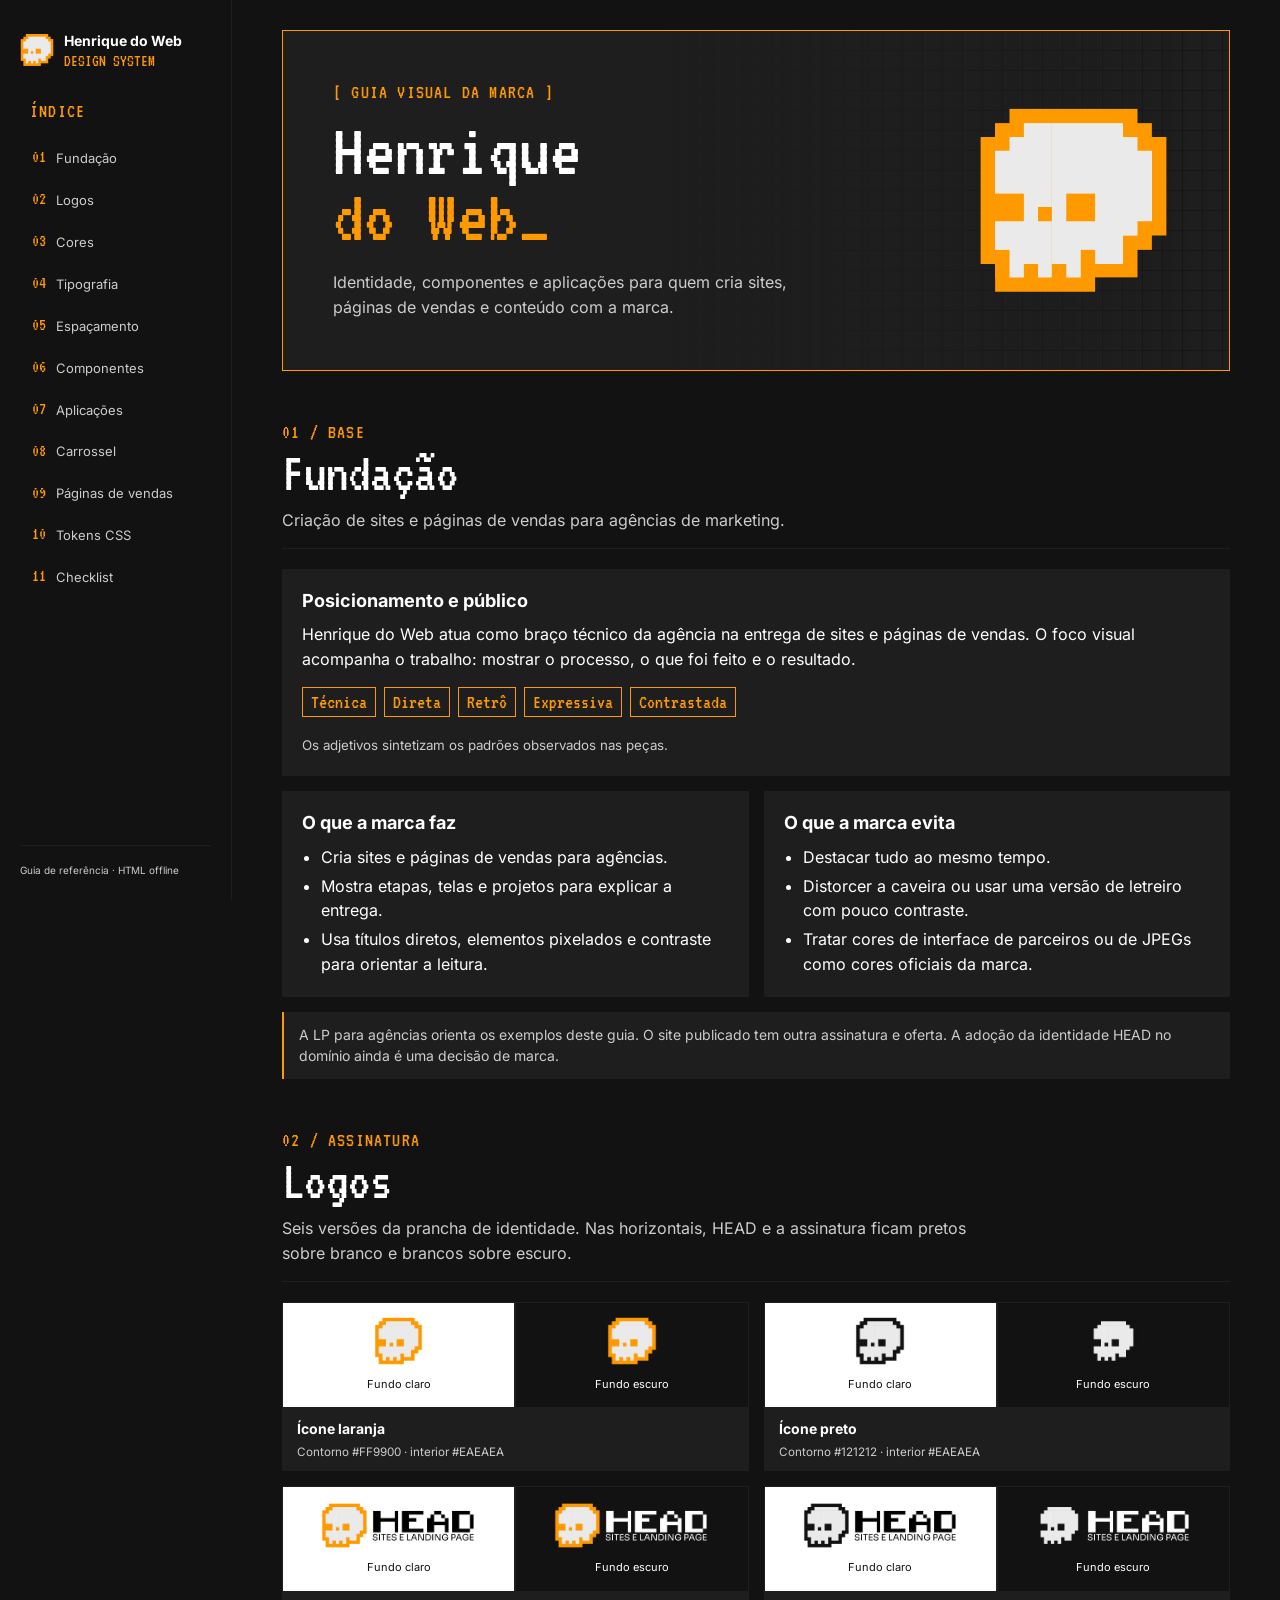
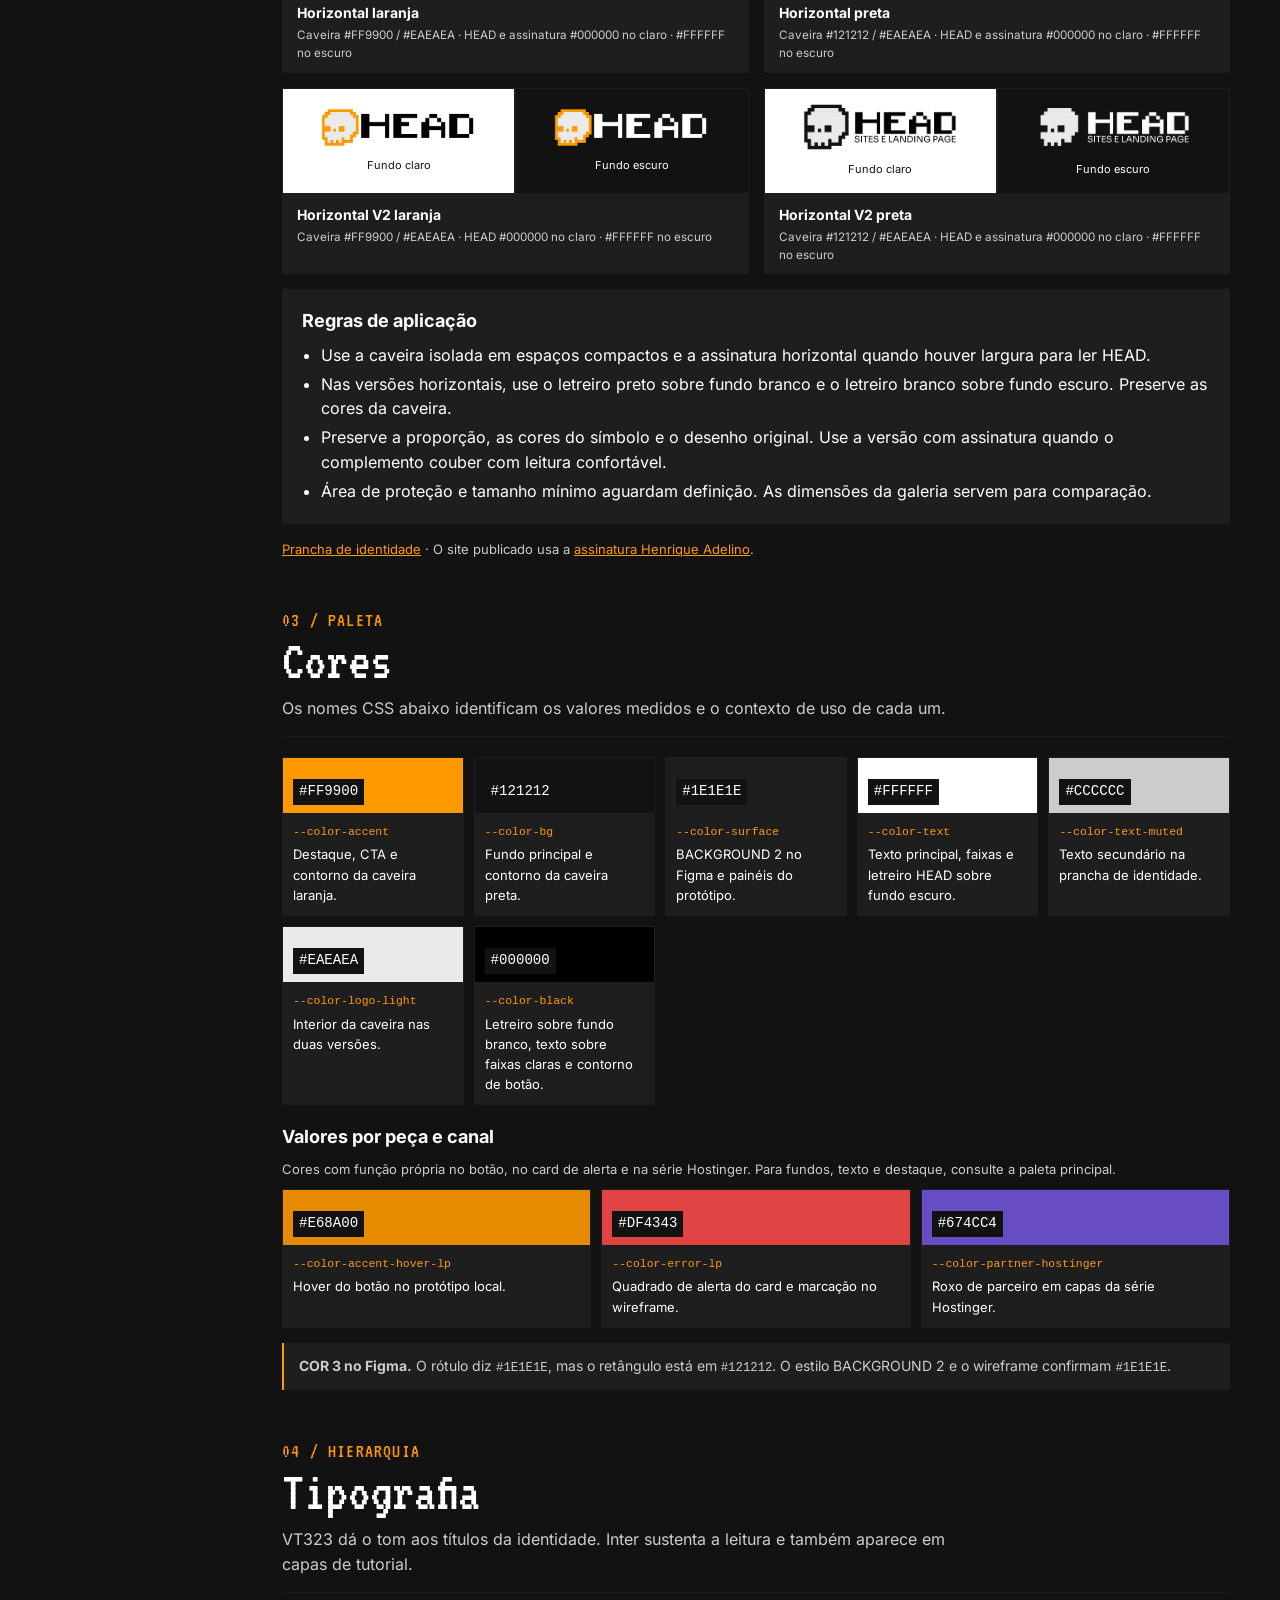
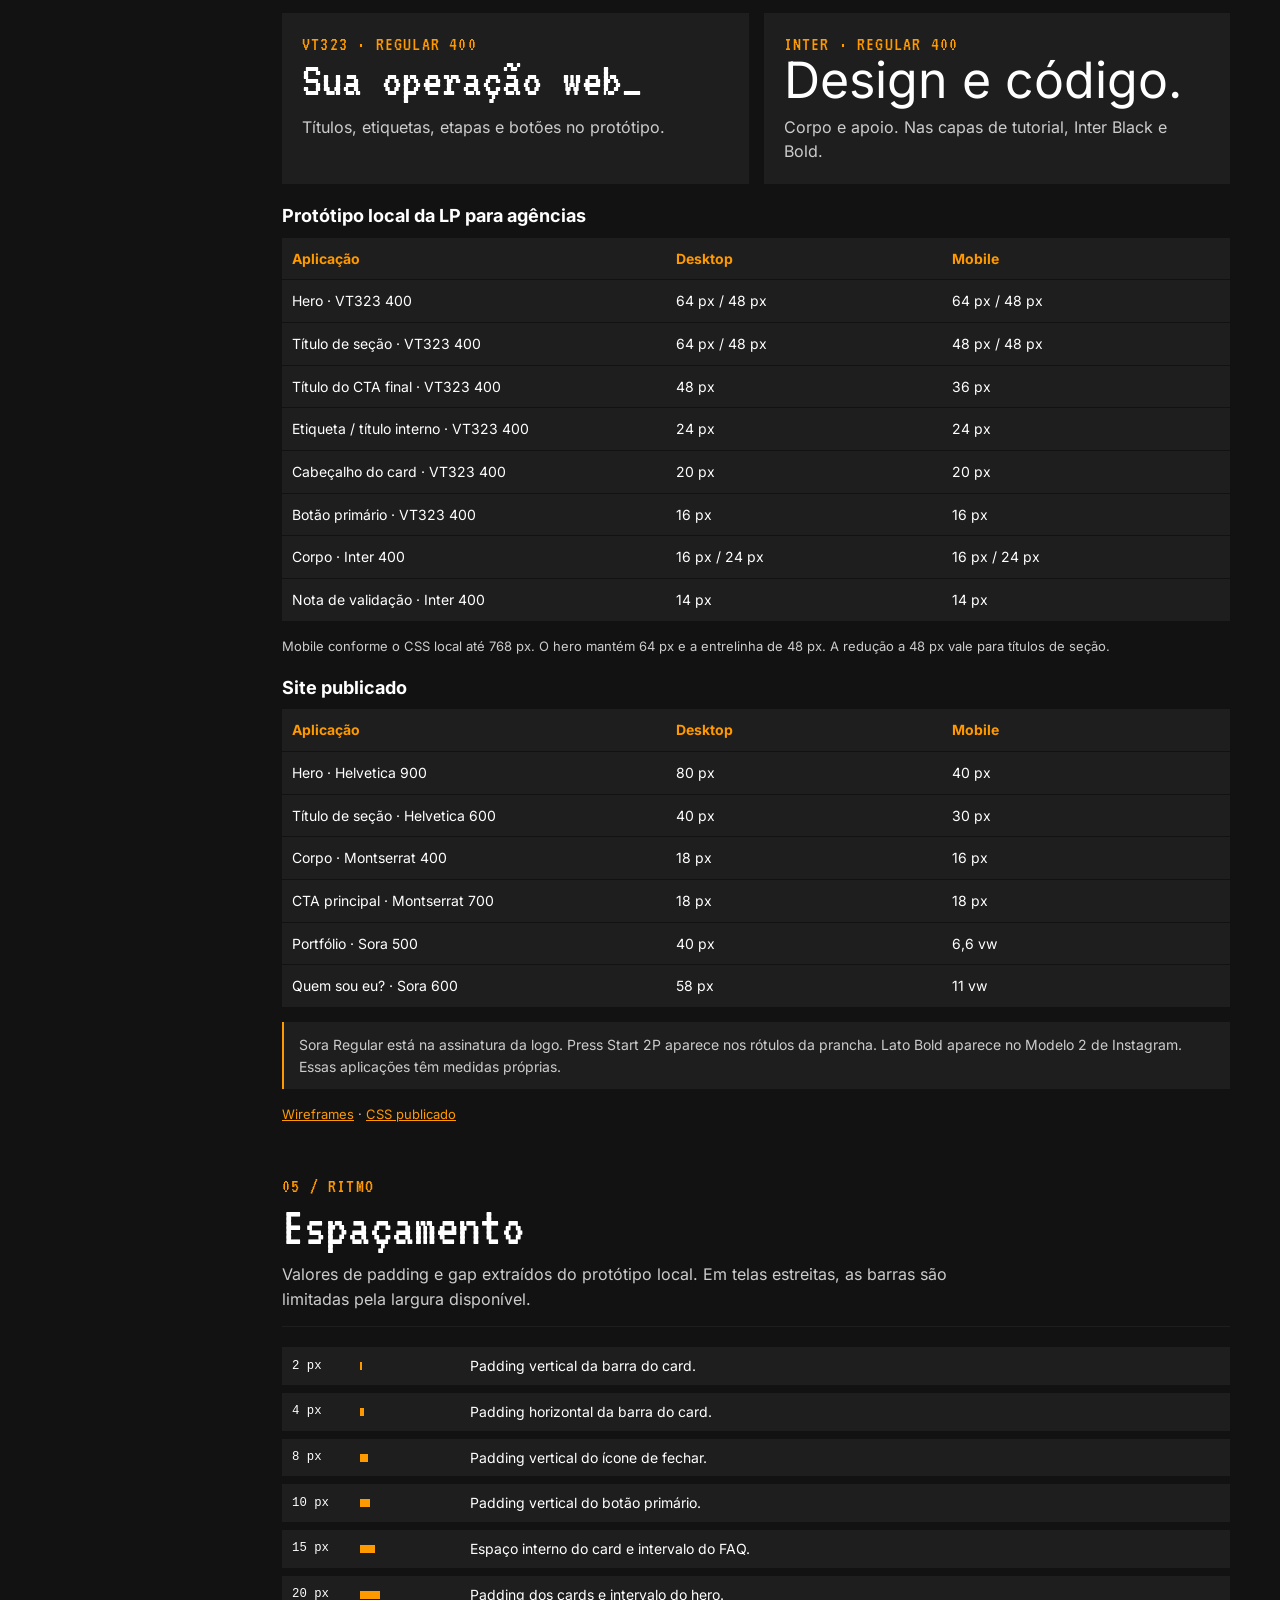
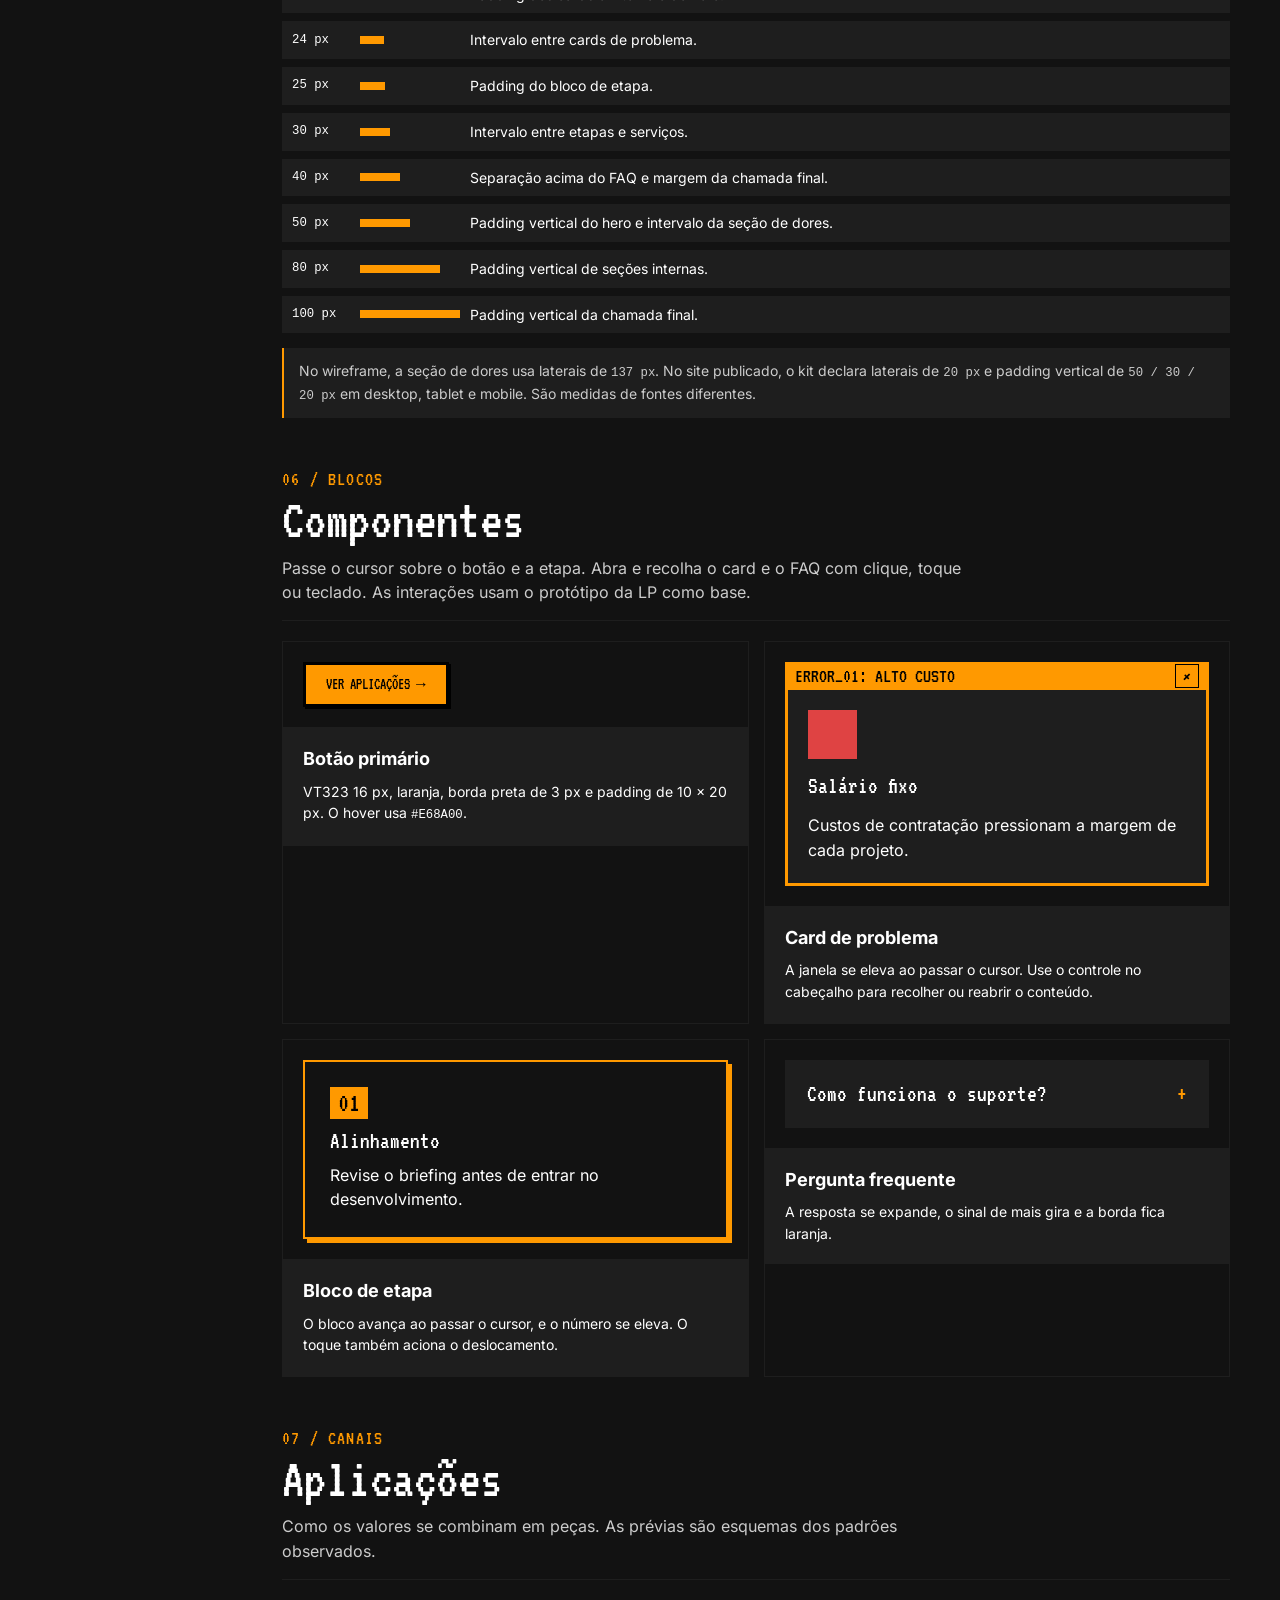
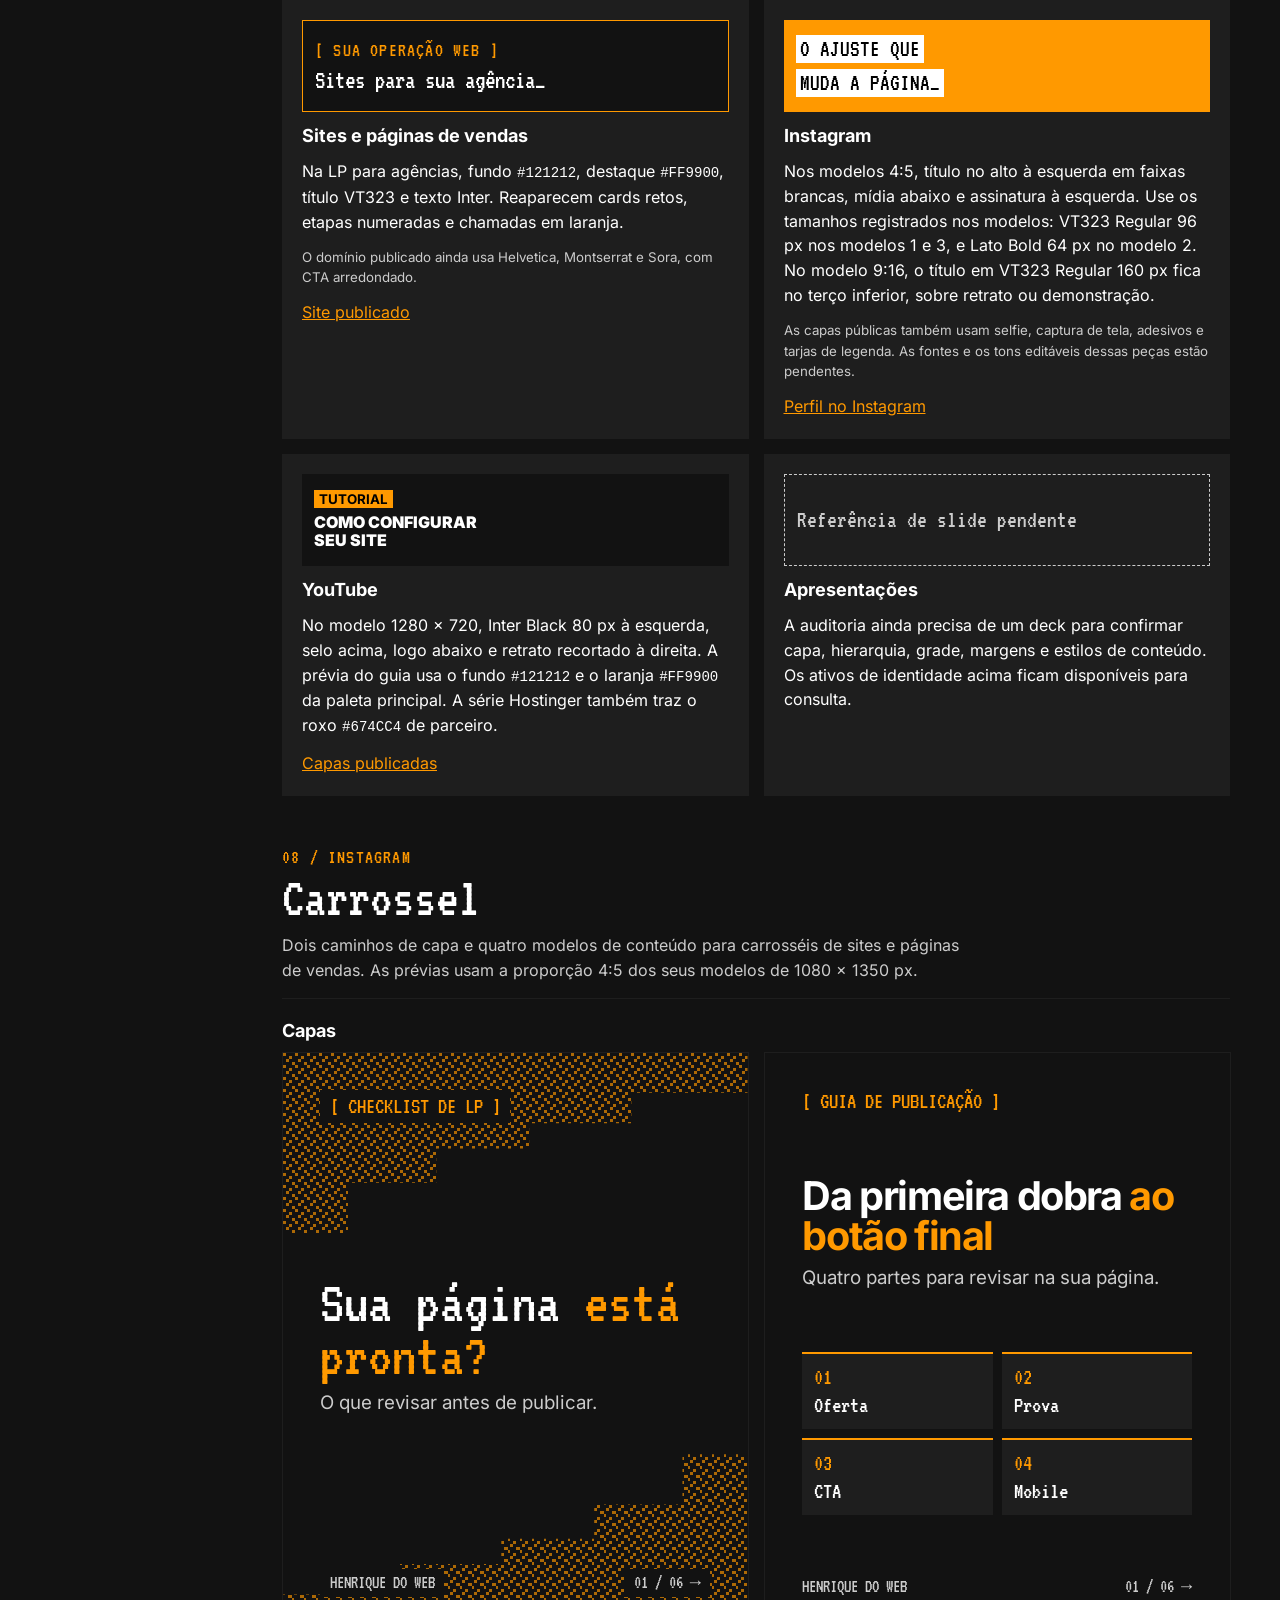
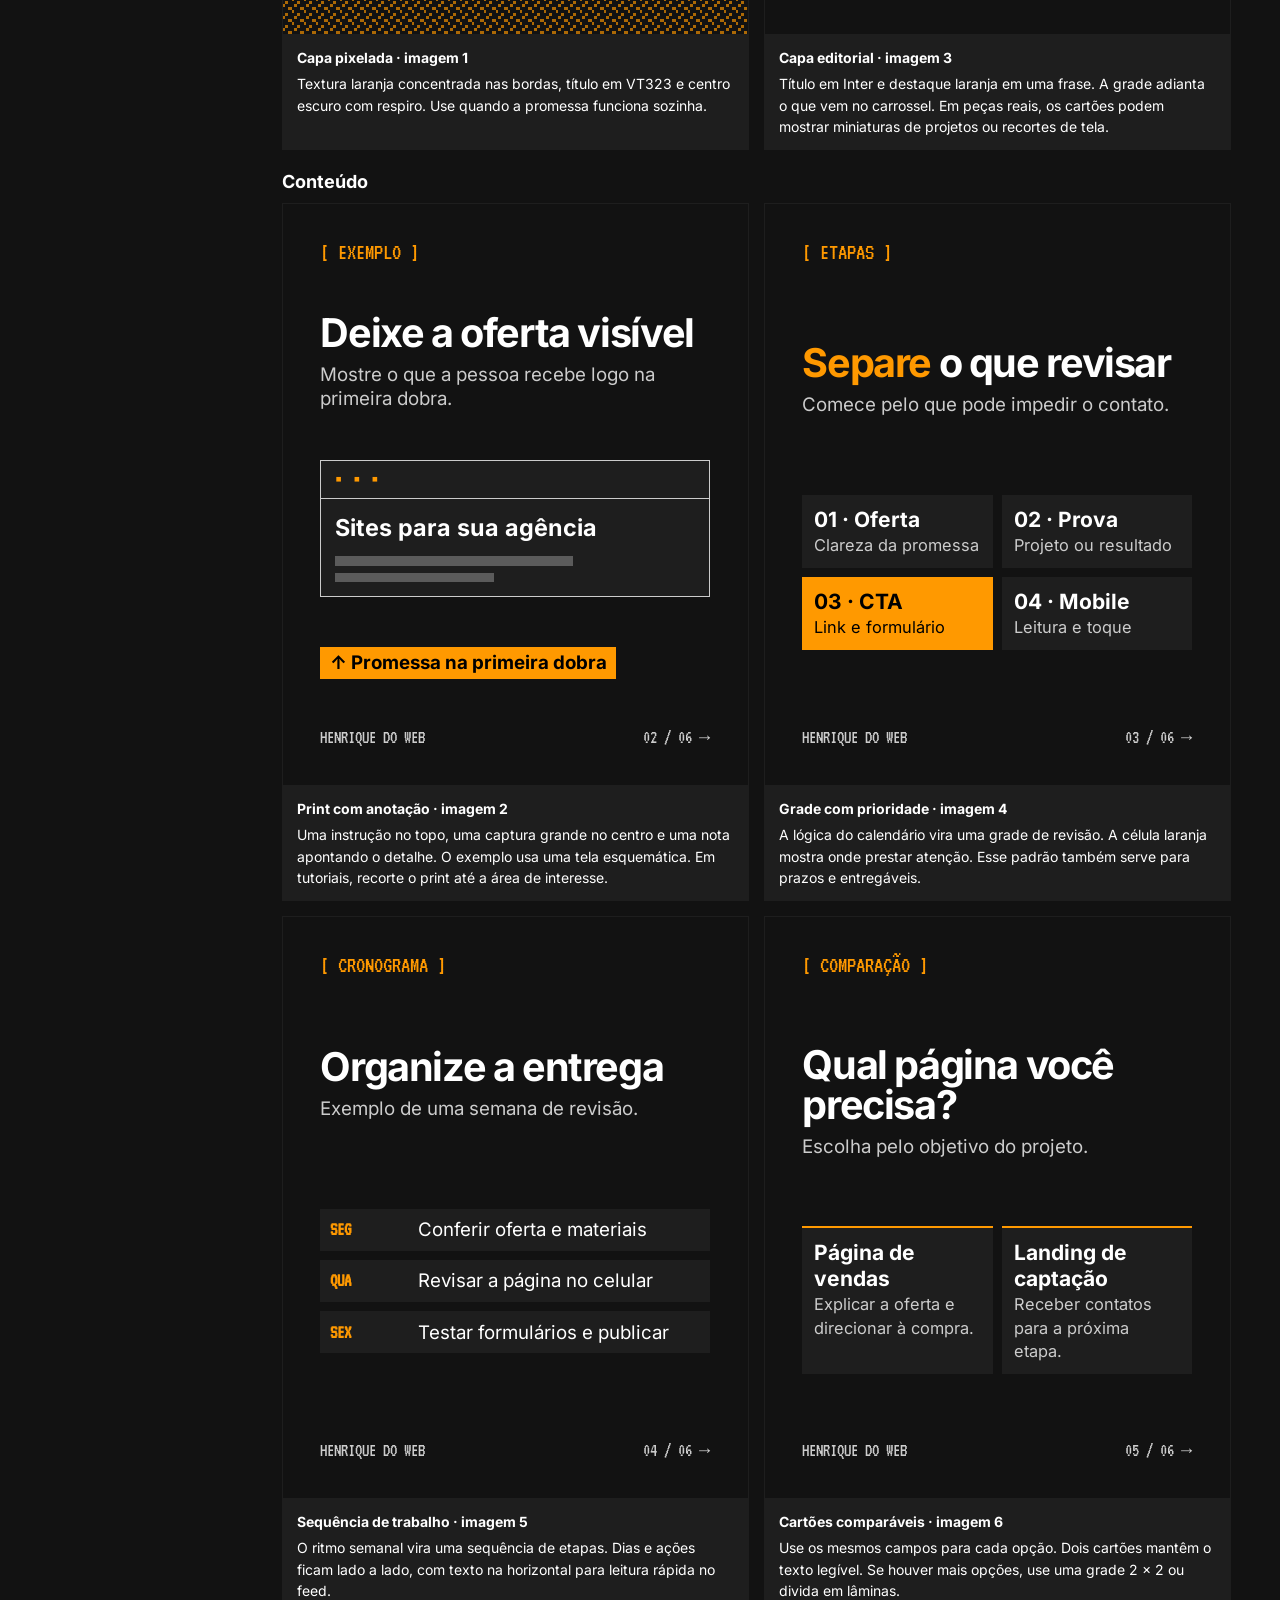
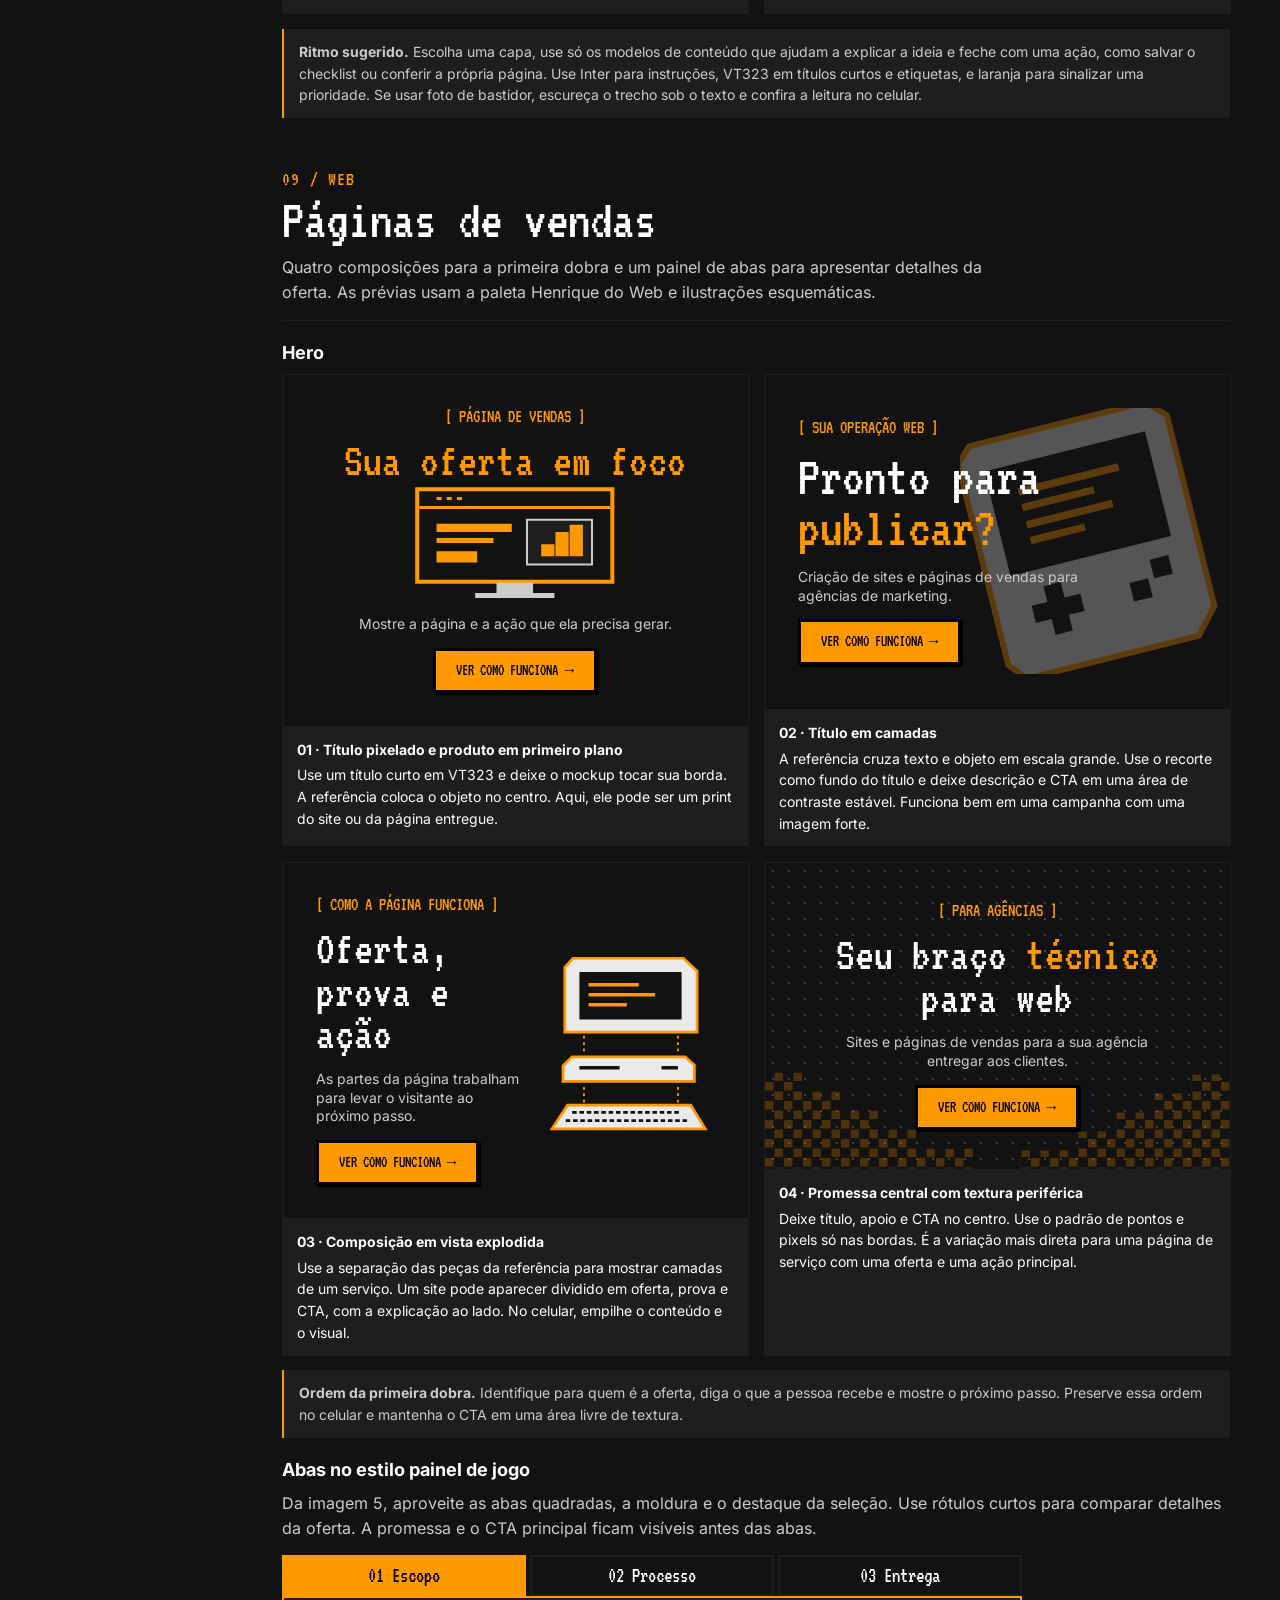
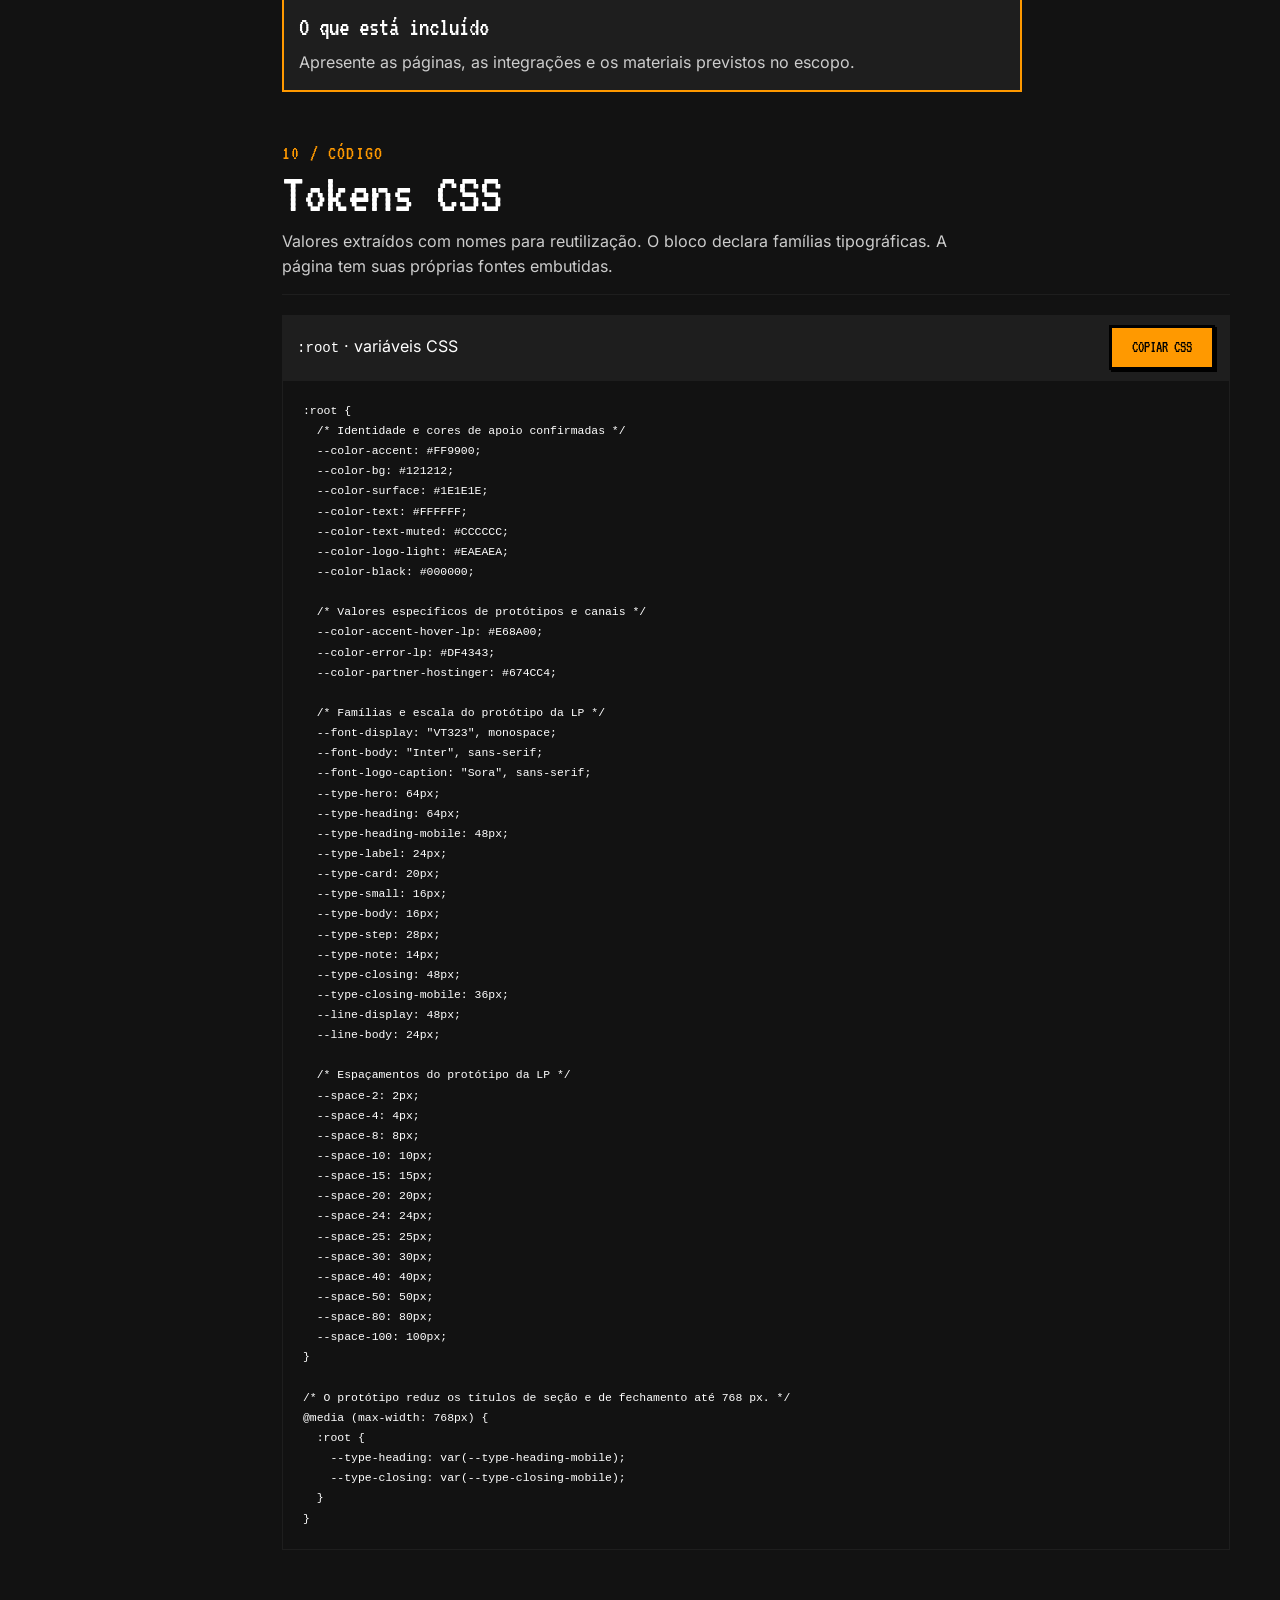
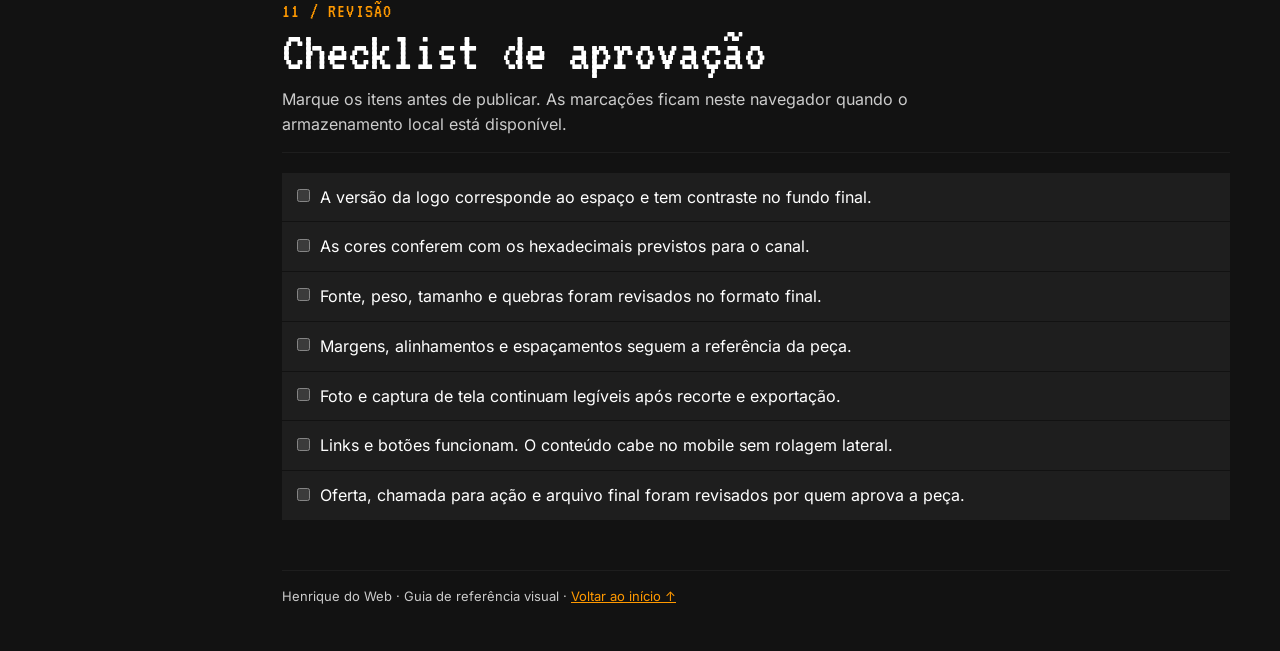
==== index.html @ 753471e9 "Publica guia visual Henrique do Web" ====
<!doctype html>
<html lang="pt-BR">
<head>
<meta charset="utf-8">
<meta name="viewport" content="width=device-width, initial-scale=1">
<meta name="description" content="Guia visual de Henrique do Web, com logos, cores, tipografia, componentes e aplicações por canal.">
<title>Henrique do Web — Design system</title>
<style>
@font-face {
  font-family: 'VT323';
  font-style: normal;
  font-weight: 400;
  font-display: swap;
  src: url([data-uri]) format('woff2');
  unicode-range: U+0000-00FF, U+0131, U+0152-0153, U+02BB-02BC, U+02C6, U+02DA, U+02DC, U+0304, U+0308, U+0329, U+2000-206F, U+20AC, U+2122, U+2191, U+2193, U+2212, U+2215, U+FEFF, U+FFFD;
}
@font-face {
  font-family: 'Inter';
  font-style: normal;
  font-weight: 400 900;
  font-display: swap;
  src: url([data-uri]) format('woff2');
  unicode-range: U+0000-00FF, U+0131, U+0152-0153, U+02BB-02BC, U+02C6, U+02DA, U+02DC, U+0304, U+0308, U+0329, U+2000-206F, U+20AC, U+2122, U+2191, U+2193, U+2212, U+2215, U+FEFF, U+FFFD;
}
</style>
<style id="brand-tokens">
:root {
  /* Identidade e cores de apoio confirmadas */
  --color-accent: #FF9900;
  --color-bg: #121212;
  --color-surface: #1E1E1E;
  --color-text: #FFFFFF;
  --color-text-muted: #CCCCCC;
  --color-logo-light: #EAEAEA;
  --color-black: #000000;

  /* Valores específicos de protótipos e canais */
  --color-accent-hover-lp: #E68A00;
  --color-error-lp: #DF4343;
  --color-partner-hostinger: #674CC4;

  /* Famílias e escala do protótipo da LP */
  --font-display: "VT323", monospace;
  --font-body: "Inter", sans-serif;
  --font-logo-caption: "Sora", sans-serif;
  --type-hero: 64px;
  --type-heading: 64px;
  --type-heading-mobile: 48px;
  --type-label: 24px;
  --type-card: 20px;
  --type-small: 16px;
  --type-body: 16px;
  --type-step: 28px;
  --type-note: 14px;
  --type-closing: 48px;
  --type-closing-mobile: 36px;
  --line-display: 48px;
  --line-body: 24px;

  /* Espaçamentos do protótipo da LP */
  --space-2: 2px;
  --space-4: 4px;
  --space-8: 8px;
  --space-10: 10px;
  --space-15: 15px;
  --space-20: 20px;
  --space-24: 24px;
  --space-25: 25px;
  --space-30: 30px;
  --space-40: 40px;
  --space-50: 50px;
  --space-80: 80px;
  --space-100: 100px;
}

/* O protótipo reduz os títulos de seção e de fechamento até 768 px. */
@media (max-width: 768px) {
  :root {
    --type-heading: var(--type-heading-mobile);
    --type-closing: var(--type-closing-mobile);
  }
}
</style>
<style>
* { box-sizing: border-box; }
html { color-scheme: dark; scroll-padding-top: 20px; }
body { margin: 0; background: var(--color-bg); color: var(--color-text); font: 400 16px/1.55 var(--font-body); overflow-wrap: anywhere; }
img { display: block; max-width: 100%; height: auto; }
a { color: var(--color-accent); }
button, summary { cursor: pointer; }
:focus-visible { outline: 2px solid var(--color-accent); outline-offset: 4px; }
::selection { background: var(--color-accent); color: var(--color-black); }
h1, h2, h3, h4, p, figure, ul { margin: 0; }
h1, h2 { font-family: var(--font-display); font-weight: 400; }
h3 { font-size: 18px; line-height: 1.3; }
small, .muted, .note { color: var(--color-text-muted); }
code, pre { font-family: ui-monospace, Consolas, monospace; }
code { font-size: .88em; }
button { font: inherit; }
.skip { position: fixed; top: 8px; left: 8px; z-index: 5; padding: 10px; background: var(--color-bg); transform: translateY(-200%); }
.skip:focus { transform: none; }
.sidebar { position: fixed; inset: 0 auto 0 0; z-index: 2; width: 232px; display: flex; flex-direction: column; gap: 30px; padding: 30px 20px 20px; background: var(--color-bg); border-right: 1px solid var(--color-surface); overflow-y: auto; }
.brand { display: flex; gap: 10px; align-items: center; color: var(--color-text); text-decoration: none; }
.brand img { width: 34px; }
.brand strong { display: block; font-size: 14px; }
.brand small { display: block; font: 400 17px/1.1 var(--font-display); color: var(--color-accent); }
.nav-label, .kicker { color: var(--color-accent); font: 400 20px/1.1 var(--font-display); letter-spacing: .06em; }
.nav-label { margin-bottom: 10px; padding-left: 10px; }
.nav-links { list-style: none; padding: 0; display: grid; gap: 2px; }
.nav-links a { display: flex; gap: 10px; align-items: center; min-height: 38px; padding: 6px 10px; color: var(--color-text-muted); text-decoration: none; font-size: 13px; border-left: 2px solid transparent; }
.nav-links a span { color: var(--color-accent); font-family: var(--font-display); font-size: 18px; }
.nav-links a:hover, .nav-links a[aria-current] { color: var(--color-text); background: var(--color-surface); border-color: var(--color-accent); }
.sidebar footer { margin-top: auto; padding-top: 15px; border-top: 1px solid var(--color-surface); font-size: 12px; }
.mobile-nav { display: none; }
.shell { margin-left: 232px; min-width: 0; }
main { width: min(100%, 1080px); margin-inline: auto; padding: 30px clamp(20px, 4vw, 50px) 50px; }
.hero { position: relative; isolation: isolate; display: grid; grid-template-columns: minmax(0, 1fr) minmax(110px, 25%); align-items: center; gap: 24px; padding: clamp(20px, 5vw, 50px); border: 1px solid var(--color-accent); background: var(--color-surface); }
.hero::before { content: ""; position: absolute; inset: 0; z-index: -1; background-image: linear-gradient(90deg, var(--color-surface) 40%, transparent), repeating-linear-gradient(0deg, transparent 0 19px, var(--color-bg) 19px 20px), repeating-linear-gradient(90deg, transparent 0 19px, var(--color-bg) 19px 20px); opacity: .65; }
.hero h1 { font-size: clamp(48px, 6vw, 80px); line-height: .86; margin: 15px 0 20px; }
.hero h1 span { color: var(--color-accent); display: block; }
.hero p:last-child { max-width: 49ch; color: var(--color-text-muted); }
.hero img { width: 100%; max-width: 195px; justify-self: center; image-rendering: pixelated; }
section { margin-top: 50px; }
.section-head { padding-bottom: 15px; margin-bottom: 20px; border-bottom: 1px solid var(--color-surface); }
.section-head h2 { font-size: clamp(38px, 5vw, 56px); line-height: .95; margin: 4px 0 8px; }
.section-head p:last-child { max-width: 70ch; color: var(--color-text-muted); }
.grid { display: grid; gap: 15px; grid-template-columns: repeat(2, minmax(0, 1fr)); }
.grid > *, .hero > *, .toolbar > * { min-width: 0; }
.panel { background: var(--color-surface); padding: 20px; }
.panel > * + * { margin-top: 10px; }
.tags { display: flex; flex-wrap: wrap; gap: 8px; padding: 0; list-style: none; margin: 15px 0; }
.tags li, .label { border: 1px solid var(--color-accent); color: var(--color-accent); padding: 2px 8px; font: 400 20px/1.2 var(--font-display); }
.label { display: inline-block; }
.clean { padding-inline-start: 1.2em; }
.clean li + li { margin-top: 4px; }
.note { margin-top: 15px; padding: 12px 15px; background: var(--color-surface); border-left: 2px solid var(--color-accent); font-size: 14px; }
.sources { margin-top: 15px; font-size: 13px; color: var(--color-text-muted); }
.logo-card { background: var(--color-surface); }
.logo-preview { display: grid; grid-template-columns: repeat(2, minmax(0, 1fr)); }
.logo-preview > div { min-width: 0; display: grid; place-items: center; align-content: center; gap: 10px; min-height: 106px; padding: 10px; background: var(--color-bg); border: 1px solid var(--color-surface); }
.logo-preview .light { background: var(--color-text); color: var(--color-bg); }
.logo-preview small { color: inherit; font-size: 11px; }
.logo-preview img { width: min(100%, 155px); max-height: 50px; object-fit: contain; }
.logo-preview .icon { width: 50px; }
.logo-art { position: relative; display: block; width: min(100%, 155px); }
.logo-art img { width: 100%; }
.logo-art .logo-ink {
  position: absolute;
  inset: 0;
  filter: brightness(0);
  clip-path: inset(0 0 0 var(--wordmark-start));
  pointer-events: none;
}
.logo-card figcaption { padding: 10px 15px; font-size: 14px; }
.logo-card figcaption small { display: block; margin-top: 3px; }
.palette { display: grid; grid-template-columns: repeat(auto-fit, minmax(min(100%, 175px), 1fr)); gap: 10px; }
.swatch { min-width: 0; background: var(--color-surface); border: 1px solid var(--color-surface); }
.swatch .chip { min-height: 55px; display: flex; align-items: end; padding: 8px 10px; background: var(--swatch); }
.chip code { color: var(--color-text); background: var(--color-bg); padding: 2px 6px; }
.swatch figcaption { padding: 10px; font-size: 13px; }
.swatch figcaption code { display: block; color: var(--color-accent); margin-bottom: 4px; }
.group-title { margin: 20px 0 10px; }
.specimen { display: block; margin: 0; line-height: 1; font-size: clamp(30px, 5vw, 50px); }
.display { font-family: var(--font-display); }
.body-font { font-family: var(--font-body); }
.type-table { display: grid; gap: 1px; background: var(--color-bg); }
.type-row { display: grid; grid-template-columns: minmax(0, 1.4fr) repeat(2, minmax(0, 1fr)); gap: 8px; padding: 10px; background: var(--color-surface); font-size: 14px; }
.type-row > * { min-width: 0; }
.type-row:first-child { font-weight: 700; color: var(--color-accent); }
.space-grid { display: grid; gap: 8px; }
.space-row { display: grid; grid-template-columns: 58px minmax(0, 100px) minmax(0, 1fr); align-items: center; gap: 10px; background: var(--color-surface); padding: 8px 10px; font-size: 14px; }
.space-row i { display: block; background: var(--color-accent); width: var(--bar); max-width: 100%; height: 8px; }
.component { border: 1px solid var(--color-surface); }
.component-demo { padding: 20px; background: var(--color-bg); }
.component > .panel { font-size: 14px; }
.demo-button { display: inline-block; font: 400 var(--type-small)/1.2 var(--font-display); color: var(--color-black); background: var(--color-accent); padding: var(--space-10) var(--space-20); border: 3px solid var(--color-black); box-shadow: 2px 2px 0 var(--color-black); text-decoration: none;
  transition: background-color 150ms ease, transform 120ms ease, box-shadow 120ms ease;
}
.demo-button:hover, .demo-button:focus-visible { background: var(--color-accent-hover-lp); }
.demo-button:active { transform: translate(2px, 2px); box-shadow: none; }
.error-head { display: flex; align-items: center; justify-content: space-between; gap: 10px; background: var(--color-accent); color: var(--color-black); padding: 2px 10px; font: 400 var(--type-card)/1.2 var(--font-display); }
/* Native disclosure controls remain operable by keyboard and touch. */
.animated-details summary { list-style: none; }
.animated-details summary::-webkit-details-marker { display: none; }
.error-window { transition: transform 180ms ease; }
.error-head .indicator { display: grid; place-items: center; width: 24px; height: 24px; border: 1px solid currentColor; flex: none; }
.error-head .indicator::before { content: "+"; transition: transform 180ms ease; }
.error-window[open] .indicator::before { transform: rotate(45deg); }
.error-body { display: grid; gap: var(--space-15); padding: var(--space-20); background: var(--color-surface); border: 3px solid var(--color-accent); border-top: 0; }
.error-body i { width: 49px; height: 49px; background: var(--color-error-lp); }
.error-body strong { font: 400 var(--type-label)/1 var(--font-display); }
.step { display: grid; gap: 10px; border: 2px solid var(--color-accent); box-shadow: 4px 4px 0 var(--color-accent); padding: var(--space-25); transition: transform 180ms ease; }
.step span { transition: transform 180ms ease; }
.step:active { transform: translateX(5px); }
@media (hover: hover) {
  .error-window[open]:hover { transform: translateY(-4px); }
  .step:hover { transform: translateX(8px); }
  .step:hover span { transform: translateY(-3px); }
}
.step span { justify-self: start; font: 400 28px/1 var(--font-display); background: var(--color-accent); color: var(--color-black); padding: 2px 8px; }
.step strong { font: 400 var(--type-label)/1 var(--font-display); }
.faq { border: 2px solid var(--color-surface); background: var(--color-surface); transition: border-color 180ms ease; }
.faq summary { display: flex; justify-content: space-between; align-items: center; gap: 10px; font: 400 var(--type-label)/1 var(--font-display); padding: var(--space-20); }
.faq .indicator { flex: none; color: var(--color-accent); transition: transform 180ms ease; }
.faq[open] .indicator { transform: rotate(45deg); }
.faq[open], .faq:focus-within { border-color: var(--color-accent); }
.faq p { padding: 0 var(--space-20) var(--space-20); }
@supports (interpolate-size: allow-keywords) {
  .animated-details { interpolate-size: allow-keywords; }
  .animated-details::details-content {
    block-size: 0;
    opacity: 0;
    overflow: clip;
    transition: block-size 220ms ease, opacity 180ms ease, content-visibility 220ms allow-discrete;
  }
  .animated-details[open]::details-content { block-size: auto; opacity: 1; }
}
@media (prefers-reduced-motion: reduce) {
  .demo-button, .error-window, .error-head .indicator::before, .step, .step span, .faq, .faq .indicator,
  .animated-details::details-content { transition: none; }
  .demo-button:active, .error-window[open]:hover, .step:hover, .step:active, .step:hover span { transform: none; }
}
.channel { display: grid; gap: 12px; align-content: start; }
.channel > * { margin: 0; }
.channel .label { justify-self: start; }
.channel-art { min-height: 92px; padding: 12px; display: grid; gap: 6px; align-content: center; }
.web-art { border: 1px solid var(--color-accent); background: var(--color-bg); font: 400 26px/1 var(--font-display); }
.ig-art { background: var(--color-accent); color: var(--color-black); font: 400 24px/1 var(--font-display); }
.ig-art span { background: var(--color-text); width: fit-content; padding: 2px 4px; }
.yt-art { background: var(--color-bg); font-weight: 900; line-height: 1.1; }
.yt-art small { background: var(--color-accent); color: var(--color-black); width: fit-content; padding: 2px 5px; font-weight: 700; }
.deck-art { border: 1px dashed var(--color-text-muted); color: var(--color-text-muted); font: 400 24px/1 var(--font-display); }
.toolbar { display: flex; flex-wrap: wrap; align-items: center; justify-content: space-between; gap: 10px; padding: 10px 15px; background: var(--color-surface); }
.token-pre { margin: 0; padding: 20px; border: 1px solid var(--color-surface); font-size: 13px; white-space: pre-wrap; overflow-wrap: anywhere; }
#copy-status { font-size: 13px; color: var(--color-text-muted); }
.checklist { display: grid; gap: 1px; }
.checklist label { display: flex; align-items: flex-start; gap: 10px; padding: 12px 15px; background: var(--color-surface); cursor: pointer; }
.checklist input { flex: none; margin: .32em 0 0; accent-color: var(--color-accent); }
.checklist input:checked + span { color: var(--color-text-muted); }
.end { margin-top: 50px; border-top: 1px solid var(--color-surface); padding-top: 15px; color: var(--color-text-muted); font-size: 13px; }
.carousel-grid { display: grid; grid-template-columns: repeat(2, minmax(0, 1fr)); gap: 15px; }
.carousel-card { min-width: 0; container-type: inline-size; background: var(--color-surface); }
.carousel-card figcaption { padding: 12px 15px; font-size: 14px; }
.carousel-card figcaption strong { display: block; margin-bottom: 4px; }
.post {
  aspect-ratio: 4 / 5; position: relative; isolation: isolate; overflow: hidden;
  display: flex; flex-direction: column; justify-content: space-between; gap: 3cqw;
  border: 1px solid var(--color-surface); padding: 8cqw;
  background: var(--color-bg); font: 400 4cqw/1.25 var(--font-body);
}
.post-label { color: var(--color-accent); font: 400 5cqw/1 var(--font-display); }
.post-title { display: block; font-size: 8.5cqw; line-height: 1; letter-spacing: -.035em; }
.post-accent { color: var(--color-accent); }
.post-copy { color: var(--color-text-muted); margin-top: 2cqw; }
.post-foot { display: flex; justify-content: space-between; gap: 2cqw; color: var(--color-text-muted); font: 400 4cqw/1 var(--font-display); }
.post-pixel::before, .post-pixel::after {
  content: ""; position: absolute; z-index: -1; inset: 0 0 auto; height: 31%;
  background: var(--color-accent); opacity: .65;
  mask-image: url("data:image/svg+xml,%3Csvg xmlns='http://www.w3.org/2000/svg' width='12' height='12' viewBox='0 0 12 12'%3E%3Cpath fill='white' d='M0 0h3v3H0zM6 3h3v3H6zM3 6h3v3H3zM9 9h3v3H9z'/%3E%3C/svg%3E");
  clip-path: polygon(0 0, 100% 0, 100% 22%, 75% 22%, 75% 39%, 53% 39%, 53% 53%, 33% 53%, 33% 72%, 14% 72%, 14% 100%, 0 100%);
}
.post-pixel::after { inset: auto 0 0; transform: rotate(180deg); }
.post-pixel .post-title { font: 400 13cqw/.86 var(--font-display); letter-spacing: 0; }
.post-pixel .post-label, .post-pixel .post-foot span { align-self: start; width: fit-content; background: var(--color-bg); padding: 1cqw 2cqw; }
.post-mosaic, .post-cells { display: grid; gap: 2cqw; grid-template-columns: repeat(2, minmax(0, 1fr)); }
.post-tile, .post-cell { min-width: 0; background: var(--color-surface); padding: 2.5cqw; }
.post-tile { min-height: 13cqw; border-top: 2px solid var(--color-accent); font: 400 5cqw/1 var(--font-display); }
.post-tile span { display: block; color: var(--color-accent); margin-bottom: 1cqw; }
.post-window { border: 1px solid var(--color-text-muted); background: var(--color-surface); }
.post-window-bar { padding: 1.5cqw 2.5cqw; color: var(--color-accent); border-bottom: 1px solid var(--color-text-muted); font-family: var(--font-display); }
.post-window-body { padding: 3cqw; }
.post-window-body strong { font-size: 5cqw; }
.post-window-lines { display: grid; gap: 1.5cqw; margin-top: 3cqw; }
.post-window-lines i { display: block; height: 2cqw; width: 66%; background: var(--color-text-muted); opacity: .35; }
.post-window-lines i + i { width: 44%; }
.post-chip { display: inline-block; width: fit-content; padding: 1cqw 2cqw; background: var(--color-accent); color: var(--color-black); font-weight: 700; }
.post-cell strong { display: block; font-size: 4.5cqw; }
.post-cell small { font-size: 3.5cqw; }
.post-cell.is-highlight { background: var(--color-accent); color: var(--color-black); }
.post-cell.is-highlight small { color: inherit; }
.post-steps { list-style: none; display: grid; gap: 2cqw; padding: 0; }
.post-steps li { display: grid; grid-template-columns: 17cqw minmax(0, 1fr); gap: 2cqw; background: var(--color-surface); padding: 2cqw; }
.post-steps li strong { color: var(--color-accent); font-family: var(--font-display); }
.post-compare { grid-template-columns: repeat(2, minmax(0, 1fr)); }
.post-compare .post-cell { border-top: 2px solid var(--color-accent); }
@media (max-width: 560px) { .carousel-grid { grid-template-columns: minmax(0, 1fr); } }

.sales-card { container-type: inline-size; min-width: 0; background: var(--color-surface); }
.sales-card figcaption { padding: 12px 15px; font-size: 14px; }
.sales-card figcaption strong { display: block; margin-bottom: 4px; }
.sales-hero {
  position: relative; isolation: isolate; display: grid; align-content: center; gap: 3cqw;
  min-height: 66cqw; padding: 7cqw; background: var(--color-bg);
  border: 1px solid var(--color-surface); font-size: clamp(12px, 3cqw, 16px); line-height: 1.35;
}
.sales-hero > * { min-width: 0; }
.sales-hero h4 { font: 400 clamp(30px, 10cqw, 54px)/.91 var(--font-display); }
.sales-hero p { color: var(--color-text-muted); max-width: 35ch; }
.sales-hero .sales-tag { color: var(--color-accent); font: 400 clamp(16px, 4cqw, 20px)/1 var(--font-display); }
.sales-hero .demo-button { justify-self: start; width: fit-content; max-width: 100%; }
.sales-art { display: block; width: 100%; height: auto; color: var(--color-accent); }
.sales-hero--product { text-align: center; justify-items: center; }
.sales-hero--product .demo-button, .sales-hero--center .demo-button { justify-self: center; }
.sales-hero--product h4 { color: var(--color-accent); }
.sales-hero--product .sales-art { width: 56%; margin: -5cqw 0 -1cqw; }
.sales-hero--overlay { min-height: 72cqw; }
.sales-hero--overlay .sales-art { position: absolute; width: 56%; max-height: 80%; right: 2%; top: 10%; z-index: -1; opacity: .31; }
.sales-hero--overlay h4 { font-size: clamp(32px, 12cqw, 58px); }
.sales-hero--overlay h4 span { display: block; color: var(--color-accent); }
.sales-hero--exploded { grid-template-columns: minmax(0, 1.1fr) minmax(0, .9fr); align-items: center; }
.sales-hero--exploded > div { display: grid; gap: 3cqw; }
.sales-hero--center { text-align: center; justify-items: center; }
.sales-hero--center::before {
  content: ""; position: absolute; inset: 0; z-index: -2; opacity: .25;
  background: radial-gradient(circle, var(--color-text-muted) 1px, transparent 1.5px) 0 0 / 16px 16px;
}
.sales-hero--center .sales-art { position: absolute; inset: auto 0 0; z-index: -1; opacity: .24; }
.sales-tabs { margin-top: 15px; max-width: 740px; }
.sales-tabs [role="tablist"] { display: flex; flex-wrap: wrap; gap: 4px; }
.sales-tabs [role="tab"] {
  flex: 1 1 110px; min-width: 0; border: 2px solid var(--color-surface);
  padding: 8px 10px; background: var(--color-bg); color: var(--color-text);
  font: 400 21px/1 var(--font-display); overflow-wrap: anywhere;
}
.sales-tabs [role="tab"]:hover { border-color: var(--color-accent); }
.sales-tabs [role="tab"][aria-selected="true"] { background: var(--color-accent); border-color: var(--color-accent); color: var(--color-black); }
.sales-tabs [role="tabpanel"] { padding: 15px; border: 2px solid var(--color-accent); background: var(--color-surface); }
.sales-tabs [role="tabpanel"] h4 { font: 400 26px/1.1 var(--font-display); margin-bottom: 8px; }
.sales-tabs [role="tabpanel"] p { color: var(--color-text-muted); max-width: 62ch; }
@container (max-width: 250px) {
  .sales-hero--exploded { grid-template-columns: minmax(0, 1fr); }
  .sales-hero--exploded .sales-art { width: 48%; justify-self: center; }
}

@media (max-width: 860px) {
  html { scroll-padding-top: 72px; }
  .sidebar { display: none; }
  .shell { margin-left: 0; }
  main { padding-top: 76px; }
  .mobile-nav { position: fixed; inset: 0 0 auto; display: block; z-index: 2; background: var(--color-bg); border-bottom: 1px solid var(--color-accent); }
  .mobile-nav summary { list-style: none; display: flex; align-items: center; gap: 10px; min-height: 56px; padding: 8px 20px; font-size: 14px; }
  .mobile-nav summary::-webkit-details-marker { display: none; }
  .mobile-nav summary img { width: 25px; }
  .mobile-nav summary span { margin-inline-start: auto; color: var(--color-accent); }
  .mobile-nav nav { max-height: calc(100vh - 56px); max-height: calc(100dvh - 56px); overflow-y: auto; padding: 0 20px 10px; }
  .mobile-nav .nav-links { grid-template-columns: repeat(2, minmax(0, 1fr)); }
}
@media (max-width: 560px) {
  .grid { grid-template-columns: minmax(0, 1fr); }
  .hero { grid-template-columns: minmax(0, 1fr); gap: 15px; }
  .hero img { grid-row: 1; justify-self: start; width: 62px; }
  .type-row { font-size: 12px; padding: 8px; }
  .space-row { grid-template-columns: minmax(0, 48px) minmax(0, min(68px, 25%)) minmax(0, 1fr); font-size: 12px; }
}
@media (max-width: 360px) {
  main { padding-inline: 12px; }
  .hero h1 { font-size: 40px; }
  .section-head h2 { font-size: 34px; }
}
</style>
</head>
<body>
<a class="skip" href="#inicio">Pular para o conteúdo</a>
<aside class="sidebar">
  <a class="brand" href="#inicio"><img src="[data-uri]" alt="" width="34"><span><strong>Henrique do Web</strong><small>DESIGN SYSTEM</small></span></a>
  <nav aria-label="Seções do guia"><p class="nav-label">ÍNDICE</p><ol class="nav-links"><li><a href="#fundacao"><span aria-hidden="true">01</span>Fundação</a></li><li><a href="#logos"><span aria-hidden="true">02</span>Logos</a></li><li><a href="#cores"><span aria-hidden="true">03</span>Cores</a></li><li><a href="#tipografia"><span aria-hidden="true">04</span>Tipografia</a></li><li><a href="#espacamento"><span aria-hidden="true">05</span>Espaçamento</a></li><li><a href="#componentes"><span aria-hidden="true">06</span>Componentes</a></li><li><a href="#aplicacoes"><span aria-hidden="true">07</span>Aplicações</a></li><li><a href="#carrossel"><span aria-hidden="true">08</span>Carrossel</a></li><li><a href="#paginas-de-vendas"><span aria-hidden="true">09</span>Páginas de vendas</a></li><li><a href="#tokens"><span aria-hidden="true">10</span>Tokens CSS</a></li><li><a href="#checklist"><span aria-hidden="true">11</span>Checklist</a></li></ol></nav>
  <footer><small>Guia de referência · HTML offline</small></footer>
</aside>
<details class="mobile-nav">
  <summary><img src="[data-uri]" alt="" width="25"><strong>Henrique do Web</strong><span>Menu ▾</span></summary>
  <nav aria-label="Seções do guia"><ol class="nav-links"><li><a href="#fundacao"><span aria-hidden="true">01</span>Fundação</a></li><li><a href="#logos"><span aria-hidden="true">02</span>Logos</a></li><li><a href="#cores"><span aria-hidden="true">03</span>Cores</a></li><li><a href="#tipografia"><span aria-hidden="true">04</span>Tipografia</a></li><li><a href="#espacamento"><span aria-hidden="true">05</span>Espaçamento</a></li><li><a href="#componentes"><span aria-hidden="true">06</span>Componentes</a></li><li><a href="#aplicacoes"><span aria-hidden="true">07</span>Aplicações</a></li><li><a href="#carrossel"><span aria-hidden="true">08</span>Carrossel</a></li><li><a href="#paginas-de-vendas"><span aria-hidden="true">09</span>Páginas de vendas</a></li><li><a href="#tokens"><span aria-hidden="true">10</span>Tokens CSS</a></li><li><a href="#checklist"><span aria-hidden="true">11</span>Checklist</a></li></ol></nav>
</details>
<div class="shell">
<main id="inicio" tabindex="-1">
  <header class="hero">
    <div>
      <p class="kicker">[ GUIA VISUAL DA MARCA ]</p>
      <h1>Henrique <span>do Web_</span></h1>
      <p>Identidade, componentes e aplicações para quem cria sites, páginas de vendas e conteúdo com a marca.</p>
    </div>
    <img src="[data-uri]" alt="Caveira pixelada com contorno laranja" width="225" height="228">
  </header>

  <section id="fundacao" aria-labelledby="titulo-fundacao">
    <header class="section-head"><p class="kicker">01 / BASE</p><h2 id="titulo-fundacao">Fundação</h2><p>Criação de sites e páginas de vendas para agências de marketing.</p></header>
    <div class="panel">
      <h3>Posicionamento e público</h3>
      <p>Henrique do Web atua como braço técnico da agência na entrega de sites e páginas de vendas. O foco visual acompanha o trabalho: mostrar o processo, o que foi feito e o resultado.</p>
      <ul class="tags" aria-label="Cinco adjetivos da personalidade visual"><li>Técnica</li><li>Direta</li><li>Retrô</li><li>Expressiva</li><li>Contrastada</li></ul>
      <small>Os adjetivos sintetizam os padrões observados nas peças.</small>
    </div>
    <div class="grid" style="margin-top:15px">
      <div class="panel"><h3>O que a marca faz</h3><ul class="clean"><li>Cria sites e páginas de vendas para agências.</li><li>Mostra etapas, telas e projetos para explicar a entrega.</li><li>Usa títulos diretos, elementos pixelados e contraste para orientar a leitura.</li></ul></div>
      <div class="panel"><h3>O que a marca evita</h3><ul class="clean"><li>Destacar tudo ao mesmo tempo.</li><li>Distorcer a caveira ou usar uma versão de letreiro com pouco contraste.</li><li>Tratar cores de interface de parceiros ou de JPEGs como cores oficiais da marca.</li></ul></div>
    </div>
    <p class="note">A LP para agências orienta os exemplos deste guia. O site publicado tem outra assinatura e oferta. A adoção da identidade HEAD no domínio ainda é uma decisão de marca.</p>
  </section>

  <section id="logos" aria-labelledby="titulo-logos">
    <header class="section-head"><p class="kicker">02 / ASSINATURA</p><h2 id="titulo-logos">Logos</h2><p>Seis versões da prancha de identidade. Nas horizontais, HEAD e a assinatura ficam pretos sobre branco e brancos sobre escuro.</p></header>
    <div class="grid"><figure class="logo-card"><div class="logo-preview"><div class="light"><img class="icon" src="[data-uri]" alt="Ícone laranja sobre fundo claro"><small>Fundo claro</small></div><div class=""><img class="icon" src="[data-uri]" alt="Ícone laranja sobre fundo escuro"><small>Fundo escuro</small></div></div><figcaption><strong>Ícone laranja</strong><small>Contorno #FF9900 · interior #EAEAEA</small></figcaption></figure>
    <figure class="logo-card"><div class="logo-preview"><div class="light"><img class="icon" src="[data-uri]" alt="Ícone preto sobre fundo claro"><small>Fundo claro</small></div><div class=""><img class="icon" src="[data-uri]" alt="Ícone preto sobre fundo escuro"><small>Fundo escuro</small></div></div><figcaption><strong>Ícone preto</strong><small>Contorno #121212 · interior #EAEAEA</small></figcaption></figure>
    <figure class="logo-card"><div class="logo-preview"><div class="light"><span class="logo-art" style="--wordmark-start:31.5%"><img src="[data-uri]" alt="Horizontal laranja sobre fundo claro com letreiro preto"><img class="logo-ink" src="[data-uri]" alt="" aria-hidden="true"></span><small>Fundo claro</small></div><div class=""><img src="[data-uri]" alt="Horizontal laranja sobre fundo escuro"><small>Fundo escuro</small></div></div><figcaption><strong>Horizontal laranja</strong><small>Caveira #FF9900 / #EAEAEA · HEAD e assinatura #000000 no claro · #FFFFFF no escuro</small></figcaption></figure>
    <figure class="logo-card"><div class="logo-preview"><div class="light"><span class="logo-art" style="--wordmark-start:31.5%"><img src="[data-uri]" alt="Horizontal preta sobre fundo claro com letreiro preto"><img class="logo-ink" src="[data-uri]" alt="" aria-hidden="true"></span><small>Fundo claro</small></div><div class=""><img src="[data-uri]" alt="Horizontal preta sobre fundo escuro"><small>Fundo escuro</small></div></div><figcaption><strong>Horizontal preta</strong><small>Caveira #121212 / #EAEAEA · HEAD e assinatura #000000 no claro · #FFFFFF no escuro</small></figcaption></figure>
    <figure class="logo-card"><div class="logo-preview"><div class="light"><span class="logo-art" style="--wordmark-start:25%"><img src="[data-uri]" alt="Horizontal V2 laranja sobre fundo claro com letreiro preto"><img class="logo-ink" src="[data-uri]" alt="" aria-hidden="true"></span><small>Fundo claro</small></div><div class=""><img src="[data-uri]" alt="Horizontal V2 laranja sobre fundo escuro"><small>Fundo escuro</small></div></div><figcaption><strong>Horizontal V2 laranja</strong><small>Caveira #FF9900 / #EAEAEA · HEAD #000000 no claro · #FFFFFF no escuro</small></figcaption></figure>
    <figure class="logo-card"><div class="logo-preview"><div class="light"><span class="logo-art" style="--wordmark-start:31.5%"><img src="[data-uri]" alt="Horizontal V2 preta sobre fundo claro com letreiro preto"><img class="logo-ink" src="[data-uri]" alt="" aria-hidden="true"></span><small>Fundo claro</small></div><div class=""><img src="[data-uri]" alt="Horizontal V2 preta sobre fundo escuro"><small>Fundo escuro</small></div></div><figcaption><strong>Horizontal V2 preta</strong><small>Caveira #121212 / #EAEAEA · HEAD e assinatura #000000 no claro · #FFFFFF no escuro</small></figcaption></figure></div>
    <div class="panel" style="margin-top:15px"><h3>Regras de aplicação</h3><ul class="clean"><li>Use a caveira isolada em espaços compactos e a assinatura horizontal quando houver largura para ler HEAD.</li><li>Nas versões horizontais, use o letreiro preto sobre fundo branco e o letreiro branco sobre fundo escuro. Preserve as cores da caveira.</li><li>Preserve a proporção, as cores do símbolo e o desenho original. Use a versão com assinatura quando o complemento couber com leitura confortável.</li><li>Área de proteção e tamanho mínimo aguardam definição. As dimensões da galeria servem para comparação.</li></ul></div>
    <p class="sources"><a href="https://www.figma.com/design/tjwaXFWSW2zUAg47Lnrwrm/HENRIQUE-DO-WEB?node-id=1-3">Prancha de identidade</a> · O site publicado usa a <a href="https://henriqueadelino.com.br/wp-content/uploads/2024/06/logo-1024x176.png">assinatura Henrique Adelino</a>.</p>
  </section>

  <section id="cores" aria-labelledby="titulo-cores">
    <header class="section-head"><p class="kicker">03 / PALETA</p><h2 id="titulo-cores">Cores</h2><p>Os nomes CSS abaixo identificam os valores medidos e o contexto de uso de cada um.</p></header>
    <div class="palette"><figure class="swatch"><div class="chip" style="--swatch:var(--color-accent)"><code>#FF9900</code></div><figcaption><code>--color-accent</code>Destaque, CTA e contorno da caveira laranja.</figcaption></figure>
    <figure class="swatch"><div class="chip" style="--swatch:var(--color-bg)"><code>#121212</code></div><figcaption><code>--color-bg</code>Fundo principal e contorno da caveira preta.</figcaption></figure>
    <figure class="swatch"><div class="chip" style="--swatch:var(--color-surface)"><code>#1E1E1E</code></div><figcaption><code>--color-surface</code>BACKGROUND 2 no Figma e painéis do protótipo.</figcaption></figure>
    <figure class="swatch"><div class="chip" style="--swatch:var(--color-text)"><code>#FFFFFF</code></div><figcaption><code>--color-text</code>Texto principal, faixas e letreiro HEAD sobre fundo escuro.</figcaption></figure>
    <figure class="swatch"><div class="chip" style="--swatch:var(--color-text-muted)"><code>#CCCCCC</code></div><figcaption><code>--color-text-muted</code>Texto secundário na prancha de identidade.</figcaption></figure>
    <figure class="swatch"><div class="chip" style="--swatch:var(--color-logo-light)"><code>#EAEAEA</code></div><figcaption><code>--color-logo-light</code>Interior da caveira nas duas versões.</figcaption></figure>
    <figure class="swatch"><div class="chip" style="--swatch:var(--color-black)"><code>#000000</code></div><figcaption><code>--color-black</code>Letreiro sobre fundo branco, texto sobre faixas claras e contorno de botão.</figcaption></figure></div>
    <h3 class="group-title">Valores por peça e canal</h3>
    <p class="sources" style="margin:0 0 10px">Cores com função própria no botão, no card de alerta e na série Hostinger. Para fundos, texto e destaque, consulte a paleta principal.</p>
    <div class="palette"><figure class="swatch"><div class="chip" style="--swatch:var(--color-accent-hover-lp)"><code>#E68A00</code></div><figcaption><code>--color-accent-hover-lp</code>Hover do botão no protótipo local.</figcaption></figure>
    <figure class="swatch"><div class="chip" style="--swatch:var(--color-error-lp)"><code>#DF4343</code></div><figcaption><code>--color-error-lp</code>Quadrado de alerta do card e marcação no wireframe.</figcaption></figure>
    <figure class="swatch"><div class="chip" style="--swatch:var(--color-partner-hostinger)"><code>#674CC4</code></div><figcaption><code>--color-partner-hostinger</code>Roxo de parceiro em capas da série Hostinger.</figcaption></figure></div>
    <p class="note"><strong>COR 3 no Figma.</strong> O rótulo diz <code>#1E1E1E</code>, mas o retângulo está em <code>#121212</code>. O estilo BACKGROUND 2 e o wireframe confirmam <code>#1E1E1E</code>.</p>
  </section>

  <section id="tipografia" aria-labelledby="titulo-tipografia">
    <header class="section-head"><p class="kicker">04 / HIERARQUIA</p><h2 id="titulo-tipografia">Tipografia</h2><p>VT323 dá o tom aos títulos da identidade. Inter sustenta a leitura e também aparece em capas de tutorial.</p></header>
    <div class="grid">
      <div class="panel"><p class="kicker">VT323 · REGULAR 400</p><p class="specimen display">Sua operação web_</p><p class="muted">Títulos, etiquetas, etapas e botões no protótipo.</p></div>
      <div class="panel"><p class="kicker">INTER · REGULAR 400</p><p class="specimen body-font">Design e código.</p><p class="muted">Corpo e apoio. Nas capas de tutorial, Inter Black e Bold.</p></div>
    </div>
    <h3 class="group-title">Protótipo local da LP para agências</h3>
    <div class="type-table" role="table" aria-label="Escala tipográfica"><div class="type-row" role="row"><span role="columnheader">Aplicação</span><span role="columnheader">Desktop</span><span role="columnheader">Mobile</span></div><div class="type-row" role="row"><span role="rowheader">Hero · VT323 400</span><span role="cell">64 px / 48 px</span><span role="cell">64 px / 48 px</span></div><div class="type-row" role="row"><span role="rowheader">Título de seção · VT323 400</span><span role="cell">64 px / 48 px</span><span role="cell">48 px / 48 px</span></div><div class="type-row" role="row"><span role="rowheader">Título do CTA final · VT323 400</span><span role="cell">48 px</span><span role="cell">36 px</span></div><div class="type-row" role="row"><span role="rowheader">Etiqueta / título interno · VT323 400</span><span role="cell">24 px</span><span role="cell">24 px</span></div><div class="type-row" role="row"><span role="rowheader">Cabeçalho do card · VT323 400</span><span role="cell">20 px</span><span role="cell">20 px</span></div><div class="type-row" role="row"><span role="rowheader">Botão primário · VT323 400</span><span role="cell">16 px</span><span role="cell">16 px</span></div><div class="type-row" role="row"><span role="rowheader">Corpo · Inter 400</span><span role="cell">16 px / 24 px</span><span role="cell">16 px / 24 px</span></div><div class="type-row" role="row"><span role="rowheader">Nota de validação · Inter 400</span><span role="cell">14 px</span><span role="cell">14 px</span></div></div>
    <p class="sources">Mobile conforme o CSS local até 768 px. O hero mantém 64 px e a entrelinha de 48 px. A redução a 48 px vale para títulos de seção.</p>
    <h3 class="group-title">Site publicado</h3>
    <div class="type-table" role="table" aria-label="Escala tipográfica"><div class="type-row" role="row"><span role="columnheader">Aplicação</span><span role="columnheader">Desktop</span><span role="columnheader">Mobile</span></div><div class="type-row" role="row"><span role="rowheader">Hero · Helvetica 900</span><span role="cell">80 px</span><span role="cell">40 px</span></div><div class="type-row" role="row"><span role="rowheader">Título de seção · Helvetica 600</span><span role="cell">40 px</span><span role="cell">30 px</span></div><div class="type-row" role="row"><span role="rowheader">Corpo · Montserrat 400</span><span role="cell">18 px</span><span role="cell">16 px</span></div><div class="type-row" role="row"><span role="rowheader">CTA principal · Montserrat 700</span><span role="cell">18 px</span><span role="cell">18 px</span></div><div class="type-row" role="row"><span role="rowheader">Portfólio · Sora 500</span><span role="cell">40 px</span><span role="cell">6,6 vw</span></div><div class="type-row" role="row"><span role="rowheader">Quem sou eu? · Sora 600</span><span role="cell">58 px</span><span role="cell">11 vw</span></div></div>
    <p class="note">Sora Regular está na assinatura da logo. Press Start 2P aparece nos rótulos da prancha. Lato Bold aparece no Modelo 2 de Instagram. Essas aplicações têm medidas próprias.</p>
    <p class="sources"><a href="https://www.figma.com/design/tjwaXFWSW2zUAg47Lnrwrm/HENRIQUE-DO-WEB?node-id=28-2">Wireframes</a> · <a href="https://henriqueadelino.com.br/wp-content/uploads/elementor/css/post-3991.css">CSS publicado</a></p>
  </section>

  <section id="espacamento" aria-labelledby="titulo-espacamento">
    <header class="section-head"><p class="kicker">05 / RITMO</p><h2 id="titulo-espacamento">Espaçamento</h2><p>Valores de padding e gap extraídos do protótipo local. Em telas estreitas, as barras são limitadas pela largura disponível.</p></header>
    <div class="space-grid"><div class="space-row"><code>2 px</code><i style="--bar:var(--space-2)" aria-hidden="true"></i><span>Padding vertical da barra do card.</span></div>
    <div class="space-row"><code>4 px</code><i style="--bar:var(--space-4)" aria-hidden="true"></i><span>Padding horizontal da barra do card.</span></div>
    <div class="space-row"><code>8 px</code><i style="--bar:var(--space-8)" aria-hidden="true"></i><span>Padding vertical do ícone de fechar.</span></div>
    <div class="space-row"><code>10 px</code><i style="--bar:var(--space-10)" aria-hidden="true"></i><span>Padding vertical do botão primário.</span></div>
    <div class="space-row"><code>15 px</code><i style="--bar:var(--space-15)" aria-hidden="true"></i><span>Espaço interno do card e intervalo do FAQ.</span></div>
    <div class="space-row"><code>20 px</code><i style="--bar:var(--space-20)" aria-hidden="true"></i><span>Padding dos cards e intervalo do hero.</span></div>
    <div class="space-row"><code>24 px</code><i style="--bar:var(--space-24)" aria-hidden="true"></i><span>Intervalo entre cards de problema.</span></div>
    <div class="space-row"><code>25 px</code><i style="--bar:var(--space-25)" aria-hidden="true"></i><span>Padding do bloco de etapa.</span></div>
    <div class="space-row"><code>30 px</code><i style="--bar:var(--space-30)" aria-hidden="true"></i><span>Intervalo entre etapas e serviços.</span></div>
    <div class="space-row"><code>40 px</code><i style="--bar:var(--space-40)" aria-hidden="true"></i><span>Separação acima do FAQ e margem da chamada final.</span></div>
    <div class="space-row"><code>50 px</code><i style="--bar:var(--space-50)" aria-hidden="true"></i><span>Padding vertical do hero e intervalo da seção de dores.</span></div>
    <div class="space-row"><code>80 px</code><i style="--bar:var(--space-80)" aria-hidden="true"></i><span>Padding vertical de seções internas.</span></div>
    <div class="space-row"><code>100 px</code><i style="--bar:var(--space-100)" aria-hidden="true"></i><span>Padding vertical da chamada final.</span></div></div>
    <p class="note">No wireframe, a seção de dores usa laterais de <code>137 px</code>. No site publicado, o kit declara laterais de <code>20 px</code> e padding vertical de <code>50 / 30 / 20 px</code> em desktop, tablet e mobile. São medidas de fontes diferentes.</p>
  </section>

  <section id="componentes" aria-labelledby="titulo-componentes">
    <header class="section-head"><p class="kicker">06 / BLOCOS</p><h2 id="titulo-componentes">Componentes</h2><p>Passe o cursor sobre o botão e a etapa. Abra e recolha o card e o FAQ com clique, toque ou teclado. As interações usam o protótipo da LP como base.</p></header>
    <div class="grid">
      <article class="component"><div class="component-demo"><a class="demo-button" href="#aplicacoes">VER APLICAÇÕES →</a></div><div class="panel"><h3>Botão primário</h3><p>VT323 16 px, laranja, borda preta de 3 px e padding de 10 × 20 px. O hover usa <code>#E68A00</code>.</p></div></article>
      <article class="component"><div class="component-demo"><details class="error-window animated-details" open><summary class="error-head">ERROR_01: ALTO CUSTO <span class="indicator" aria-hidden="true"></span></summary><div class="error-body"><i aria-hidden="true"></i><strong>Salário fixo</strong><p>Custos de contratação pressionam a margem de cada projeto.</p></div></details></div><div class="panel"><h3>Card de problema</h3><p>A janela se eleva ao passar o cursor. Use o controle no cabeçalho para recolher ou reabrir o conteúdo.</p></div></article>
      <article class="component"><div class="component-demo"><div class="step"><span>01</span><strong>Alinhamento</strong><p>Revise o briefing antes de entrar no desenvolvimento.</p></div></div><div class="panel"><h3>Bloco de etapa</h3><p>O bloco avança ao passar o cursor, e o número se eleva. O toque também aciona o deslocamento.</p></div></article>
      <article class="component"><div class="component-demo"><details class="faq animated-details"><summary>Como funciona o suporte?<span class="indicator" aria-hidden="true">+</span></summary><p>O escopo de manutenção e o canal de atendimento são combinados com a agência.</p></details></div><div class="panel"><h3>Pergunta frequente</h3><p>A resposta se expande, o sinal de mais gira e a borda fica laranja.</p></div></article>
    </div>
  </section>

  <section id="aplicacoes" aria-labelledby="titulo-aplicacoes">
    <header class="section-head"><p class="kicker">07 / CANAIS</p><h2 id="titulo-aplicacoes">Aplicações</h2><p>Como os valores se combinam em peças. As prévias são esquemas dos padrões observados.</p></header>
    <div class="grid">
      <article class="panel channel"><div class="channel-art web-art"><span class="kicker">[ SUA OPERAÇÃO WEB ]</span>Sites para sua agência_</div><h3>Sites e páginas de vendas</h3><p>Na LP para agências, fundo <code>#121212</code>, destaque <code>#FF9900</code>, título VT323 e texto Inter. Reaparecem cards retos, etapas numeradas e chamadas em laranja.</p><small>O domínio publicado ainda usa Helvetica, Montserrat e Sora, com CTA arredondado.</small><a href="https://henriqueadelino.com.br/">Site publicado</a></article>
      <article class="panel channel"><div class="channel-art ig-art"><span>O AJUSTE QUE</span><span>MUDA A PÁGINA_</span></div><h3>Instagram</h3><p>Nos modelos 4:5, título no alto à esquerda em faixas brancas, mídia abaixo e assinatura à esquerda. Use os tamanhos registrados nos modelos: VT323 Regular 96 px nos modelos 1 e 3, e Lato Bold 64 px no modelo 2. No modelo 9:16, o título em VT323 Regular 160 px fica no terço inferior, sobre retrato ou demonstração.</p><small>As capas públicas também usam selfie, captura de tela, adesivos e tarjas de legenda. As fontes e os tons editáveis dessas peças estão pendentes.</small><a href="https://www.instagram.com/henriquedoweb/">Perfil no Instagram</a></article>
      <article class="panel channel"><div class="channel-art yt-art"><small>TUTORIAL</small><span>COMO CONFIGURAR<br>SEU SITE</span></div><h3>YouTube</h3><p>No modelo 1280 × 720, Inter Black 80 px à esquerda, selo acima, logo abaixo e retrato recortado à direita. A prévia do guia usa o fundo <code>#121212</code> e o laranja <code>#FF9900</code> da paleta principal. A série Hostinger também traz o roxo <code>#674CC4</code> de parceiro.</p><a href="https://www.youtube.com/@henriquedoweb/videos">Capas publicadas</a></article>
      <article class="panel channel"><div class="channel-art deck-art">Referência de slide pendente</div><h3>Apresentações</h3><p>A auditoria ainda precisa de um deck para confirmar capa, hierarquia, grade, margens e estilos de conteúdo. Os ativos de identidade acima ficam disponíveis para consulta.</p></article>
    </div>
  </section>


  <section id="carrossel" aria-labelledby="titulo-carrossel">
    <header class="section-head">
      <p class="kicker">08 / INSTAGRAM</p>
      <h2 id="titulo-carrossel">Carrossel</h2>
      <p>Dois caminhos de capa e quatro modelos de conteúdo para carrosséis de sites e páginas de vendas. As prévias usam a proporção 4:5 dos seus modelos de 1080 × 1350 px.</p>
    </header>

    <h3 class="group-title">Capas</h3>
    <div class="carousel-grid">
      <figure class="carousel-card">
        <div class="post post-pixel">
          <span class="post-label">[ CHECKLIST DE LP ]</span>
          <div><strong class="post-title">Sua página <span class="post-accent">está pronta?</span></strong><p class="post-copy">O que revisar antes de publicar.</p></div>
          <div class="post-foot"><span>HENRIQUE DO WEB</span><span>01 / 06 →</span></div>
        </div>
        <figcaption><strong>Capa pixelada · imagem 1</strong>Textura laranja concentrada nas bordas, título em VT323 e centro escuro com respiro. Use quando a promessa funciona sozinha.</figcaption>
      </figure>
      <figure class="carousel-card">
        <div class="post">
          <span class="post-label">[ GUIA DE PUBLICAÇÃO ]</span>
          <div><strong class="post-title">Da primeira dobra <span class="post-accent">ao botão final</span></strong><p class="post-copy">Quatro partes para revisar na sua página.</p></div>
          <div class="post-mosaic">
            <div class="post-tile"><span>01</span>Oferta</div><div class="post-tile"><span>02</span>Prova</div>
            <div class="post-tile"><span>03</span>CTA</div><div class="post-tile"><span>04</span>Mobile</div>
          </div>
          <div class="post-foot"><span>HENRIQUE DO WEB</span><span>01 / 06 →</span></div>
        </div>
        <figcaption><strong>Capa editorial · imagem 3</strong>Título em Inter e destaque laranja em uma frase. A grade adianta o que vem no carrossel. Em peças reais, os cartões podem mostrar miniaturas de projetos ou recortes de tela.</figcaption>
      </figure>
    </div>

    <h3 class="group-title">Conteúdo</h3>
    <div class="carousel-grid">
      <figure class="carousel-card">
        <div class="post">
          <span class="post-label">[ EXEMPLO ]</span>
          <div><strong class="post-title">Deixe a oferta visível</strong><p class="post-copy">Mostre o que a pessoa recebe logo na primeira dobra.</p></div>
          <div class="post-window"><div class="post-window-bar" aria-hidden="true">▪ ▪ ▪</div><div class="post-window-body"><strong>Sites para sua agência</strong><div class="post-window-lines" aria-hidden="true"><i></i><i></i></div></div></div>
          <span class="post-chip">↑ Promessa na primeira dobra</span>
          <div class="post-foot"><span>HENRIQUE DO WEB</span><span>02 / 06 →</span></div>
        </div>
        <figcaption><strong>Print com anotação · imagem 2</strong>Uma instrução no topo, uma captura grande no centro e uma nota apontando o detalhe. O exemplo usa uma tela esquemática. Em tutoriais, recorte o print até a área de interesse.</figcaption>
      </figure>
      <figure class="carousel-card">
        <div class="post">
          <span class="post-label">[ ETAPAS ]</span>
          <div><strong class="post-title"><span class="post-accent">Separe</span> o que revisar</strong><p class="post-copy">Comece pelo que pode impedir o contato.</p></div>
          <div class="post-cells">
            <div class="post-cell"><strong>01 · Oferta</strong><small>Clareza da promessa</small></div><div class="post-cell"><strong>02 · Prova</strong><small>Projeto ou resultado</small></div>
            <div class="post-cell is-highlight"><strong>03 · CTA</strong><small>Link e formulário</small></div><div class="post-cell"><strong>04 · Mobile</strong><small>Leitura e toque</small></div>
          </div>
          <div class="post-foot"><span>HENRIQUE DO WEB</span><span>03 / 06 →</span></div>
        </div>
        <figcaption><strong>Grade com prioridade · imagem 4</strong>A lógica do calendário vira uma grade de revisão. A célula laranja mostra onde prestar atenção. Esse padrão também serve para prazos e entregáveis.</figcaption>
      </figure>
      <figure class="carousel-card">
        <div class="post">
          <span class="post-label">[ CRONOGRAMA ]</span>
          <div><strong class="post-title">Organize a entrega</strong><p class="post-copy">Exemplo de uma semana de revisão.</p></div>
          <ol class="post-steps"><li><strong>SEG</strong><span>Conferir oferta e materiais</span></li><li><strong>QUA</strong><span>Revisar a página no celular</span></li><li><strong>SEX</strong><span>Testar formulários e publicar</span></li></ol>
          <div class="post-foot"><span>HENRIQUE DO WEB</span><span>04 / 06 →</span></div>
        </div>
        <figcaption><strong>Sequência de trabalho · imagem 5</strong>O ritmo semanal vira uma sequência de etapas. Dias e ações ficam lado a lado, com texto na horizontal para leitura rápida no feed.</figcaption>
      </figure>
      <figure class="carousel-card">
        <div class="post">
          <span class="post-label">[ COMPARAÇÃO ]</span>
          <div><strong class="post-title">Qual página você precisa?</strong><p class="post-copy">Escolha pelo objetivo do projeto.</p></div>
          <div class="post-cells post-compare"><div class="post-cell"><strong>Página de vendas</strong><small>Explicar a oferta e direcionar à compra.</small></div><div class="post-cell"><strong>Landing de captação</strong><small>Receber contatos para a próxima etapa.</small></div></div>
          <div class="post-foot"><span>HENRIQUE DO WEB</span><span>05 / 06 →</span></div>
        </div>
        <figcaption><strong>Cartões comparáveis · imagem 6</strong>Use os mesmos campos para cada opção. Dois cartões mantêm o texto legível. Se houver mais opções, use uma grade 2 × 2 ou divida em lâminas.</figcaption>
      </figure>
    </div>

    <p class="note"><strong>Ritmo sugerido.</strong> Escolha uma capa, use só os modelos de conteúdo que ajudam a explicar a ideia e feche com uma ação, como salvar o checklist ou conferir a própria página. Use Inter para instruções, VT323 em títulos curtos e etiquetas, e laranja para sinalizar uma prioridade. Se usar foto de bastidor, escureça o trecho sob o texto e confira a leitura no celular.</p>
  </section>


  <section id="paginas-de-vendas" aria-labelledby="titulo-paginas-de-vendas">
    <header class="section-head">
      <p class="kicker">09 / WEB</p>
      <h2 id="titulo-paginas-de-vendas">Páginas de vendas</h2>
      <p>Quatro composições para a primeira dobra e um painel de abas para apresentar detalhes da oferta. As prévias usam a paleta Henrique do Web e ilustrações esquemáticas.</p>
    </header>

    <h3 class="group-title">Hero</h3>
    <div class="grid">
      <figure class="sales-card">
        <div class="sales-hero sales-hero--product">
          <span class="sales-tag">[ PÁGINA DE VENDAS ]</span>
          <h4>Sua oferta em foco</h4>
          <svg class="sales-art" viewBox="0 0 220 130" aria-hidden="true" focusable="false"><path d="M14 16h192v91H14z" fill="var(--color-bg)" stroke="currentColor" stroke-width="4"/><path d="M16 34h188M33 25h5m5 0h5m5 0h5" stroke="currentColor" stroke-width="3"/><path d="M33 50h74v8H33zm0 14h56v5H33zm0 13h40v11H33z" fill="currentColor"/><path d="M122 46h64v44h-64z" fill="var(--color-surface)" stroke="var(--color-text-muted)" stroke-width="2"/><path d="M136 70h13v12h-13zm14-12h13v24h-13zm14-7h13v31h-13z" fill="currentColor"/><path d="M92 108h36v10H92zM71 118h78v5H71z" fill="var(--color-text-muted)"/></svg>
          <p>Mostre a página e a ação que ela precisa gerar.</p>
          <a class="demo-button" href="#abas-vendas">VER COMO FUNCIONA →</a>
        </div>
        <figcaption><strong>01 · Título pixelado e produto em primeiro plano</strong>Use um título curto em VT323 e deixe o mockup tocar sua borda. A referência coloca o objeto no centro. Aqui, ele pode ser um print do site ou da página entregue.</figcaption>
      </figure>
      <figure class="sales-card">
        <div class="sales-hero sales-hero--overlay">
          <svg class="sales-art" viewBox="0 0 176 180" aria-hidden="true" focusable="false"><g transform="rotate(-14 88 90)"><path d="M24 8h123l12 12v133l-15 17H24l-10-12V18z" fill="var(--color-logo-light)" stroke="currentColor" stroke-width="4"/><path d="M30 27h112v73H30z" fill="var(--color-bg)"/><path d="M49 46h70M49 57h50M49 69h60M49 80h38" stroke="currentColor" stroke-width="5"/><path d="M50 112h12v11h11v12H62v11H50v-11H39v-12h11zm57 12h13v13h-13zm17-12h13v13h-13z" fill="var(--color-bg)"/></g></svg>
          <span class="sales-tag">[ SUA OPERAÇÃO WEB ]</span>
          <h4>Pronto para <span>publicar?</span></h4>
          <p>Criação de sites e páginas de vendas para agências de marketing.</p>
          <a class="demo-button" href="#abas-vendas">VER COMO FUNCIONA →</a>
        </div>
        <figcaption><strong>02 · Título em camadas</strong>A referência cruza texto e objeto em escala grande. Use o recorte como fundo do título e deixe descrição e CTA em uma área de contraste estável. Funciona bem em uma campanha com uma imagem forte.</figcaption>
      </figure>
      <figure class="sales-card">
        <div class="sales-hero sales-hero--exploded">
          <div>
            <span class="sales-tag">[ COMO A PÁGINA FUNCIONA ]</span>
            <h4>Oferta, prova e ação</h4>
            <p>As partes da página trabalham para levar o visitante ao próximo passo.</p>
            <a class="demo-button" href="#abas-vendas">VER COMO FUNCIONA →</a>
          </div>
          <svg class="sales-art" viewBox="0 0 190 220" aria-hidden="true" focusable="false"><path d="M34 20h121l15 14v67H25V30z" fill="var(--color-logo-light)" stroke="currentColor" stroke-width="3"/><path d="M41 35h112v52H41z" fill="var(--color-bg)"/><path d="M51 49h55m-55 11h73m-73 11h42" stroke="currentColor" stroke-width="4"/><path d="M46 105v21m103-21v21M46 161v17m103-17v17" stroke="currentColor" stroke-width="2" stroke-dasharray="3 4"/><path d="M33 128h124l10 9v18H23v-17z" fill="var(--color-logo-light)" stroke="currentColor" stroke-width="3"/><path d="M41 140h44m46 0h18" stroke="var(--color-bg)" stroke-width="4"/><path d="M28 181h135l16 26H11z" fill="var(--color-logo-light)" stroke="currentColor" stroke-width="3"/><path d="M33 189h120m-127 9h136" stroke="var(--color-bg)" stroke-width="3" stroke-dasharray="5 3"/></svg>
        </div>
        <figcaption><strong>03 · Composição em vista explodida</strong>Use a separação das peças da referência para mostrar camadas de um serviço. Um site pode aparecer dividido em oferta, prova e CTA, com a explicação ao lado. No celular, empilhe o conteúdo e o visual.</figcaption>
      </figure>
      <figure class="sales-card">
        <div class="sales-hero sales-hero--center">
          <svg class="sales-art" viewBox="0 0 440 100" aria-hidden="true" focusable="false"><defs><pattern id="sales-pixel" width="18" height="18" patternUnits="userSpaceOnUse"><path d="M0 0h8v8H0zM9 9h8v8H9z" fill="currentColor"/></pattern></defs><path fill="url(#sales-pixel)" d="M0 9h36v18h36v18h36v18h36v18h54v19H0zm440 2h-36v18h-36v18h-36v18h-36v18h-54v17h198z"/></svg>
          <span class="sales-tag">[ PARA AGÊNCIAS ]</span>
          <h4>Seu braço <span class="post-accent">técnico</span> para web</h4>
          <p>Sites e páginas de vendas para a sua agência entregar aos clientes.</p>
          <a class="demo-button" href="#abas-vendas">VER COMO FUNCIONA →</a>
        </div>
        <figcaption><strong>04 · Promessa central com textura periférica</strong>Deixe título, apoio e CTA no centro. Use o padrão de pontos e pixels só nas bordas. É a variação mais direta para uma página de serviço com uma oferta e uma ação principal.</figcaption>
      </figure>
    </div>

    <p class="note"><strong>Ordem da primeira dobra.</strong> Identifique para quem é a oferta, diga o que a pessoa recebe e mostre o próximo passo. Preserve essa ordem no celular e mantenha o CTA em uma área livre de textura.</p>

    <h3 class="group-title" id="abas-vendas" tabindex="-1">Abas no estilo painel de jogo</h3>
    <p class="muted">Da imagem 5, aproveite as abas quadradas, a moldura e o destaque da seleção. Use rótulos curtos para comparar detalhes da oferta. A promessa e o CTA principal ficam visíveis antes das abas.</p>
    <div class="sales-tabs">
      <div role="tablist" aria-label="Detalhes da oferta">
        <button type="button" role="tab" id="vendas-tab-escopo" aria-controls="vendas-panel-escopo" aria-selected="true">01 Escopo</button>
        <button type="button" role="tab" id="vendas-tab-processo" aria-controls="vendas-panel-processo" aria-selected="false" tabindex="-1">02 Processo</button>
        <button type="button" role="tab" id="vendas-tab-entrega" aria-controls="vendas-panel-entrega" aria-selected="false" tabindex="-1">03 Entrega</button>
      </div>
      <div role="tabpanel" id="vendas-panel-escopo" aria-labelledby="vendas-tab-escopo" tabindex="0"><h4>O que está incluído</h4><p>Apresente as páginas, as integrações e os materiais previstos no escopo.</p></div>
      <div role="tabpanel" id="vendas-panel-processo" aria-labelledby="vendas-tab-processo" tabindex="0" hidden><h4>Como o projeto avança</h4><p>Mostre a sequência de briefing, desenvolvimento, revisão e aprovação.</p></div>
      <div role="tabpanel" id="vendas-panel-entrega" aria-labelledby="vendas-tab-entrega" tabindex="0" hidden><h4>O que acontece na publicação</h4><p>Explique quem valida a versão final, publica a página e recebe os acessos combinados.</p></div>
    </div>
  </section>

  <section id="tokens" aria-labelledby="titulo-tokens">
    <header class="section-head"><p class="kicker">10 / CÓDIGO</p><h2 id="titulo-tokens">Tokens CSS</h2><p>Valores extraídos com nomes para reutilização. O bloco declara famílias tipográficas. A página tem suas próprias fontes embutidas.</p></header>
    <div class="toolbar"><span><code>:root</code> · variáveis CSS</span><button class="demo-button" type="button" id="copy-tokens">COPIAR CSS</button></div>
    <pre class="token-pre" id="token-code"><code>:root {
  /* Identidade e cores de apoio confirmadas */
  --color-accent: #FF9900;
  --color-bg: #121212;
  --color-surface: #1E1E1E;
  --color-text: #FFFFFF;
  --color-text-muted: #CCCCCC;
  --color-logo-light: #EAEAEA;
  --color-black: #000000;

  /* Valores específicos de protótipos e canais */
  --color-accent-hover-lp: #E68A00;
  --color-error-lp: #DF4343;
  --color-partner-hostinger: #674CC4;

  /* Famílias e escala do protótipo da LP */
  --font-display: "VT323", monospace;
  --font-body: "Inter", sans-serif;
  --font-logo-caption: "Sora", sans-serif;
  --type-hero: 64px;
  --type-heading: 64px;
  --type-heading-mobile: 48px;
  --type-label: 24px;
  --type-card: 20px;
  --type-small: 16px;
  --type-body: 16px;
  --type-step: 28px;
  --type-note: 14px;
  --type-closing: 48px;
  --type-closing-mobile: 36px;
  --line-display: 48px;
  --line-body: 24px;

  /* Espaçamentos do protótipo da LP */
  --space-2: 2px;
  --space-4: 4px;
  --space-8: 8px;
  --space-10: 10px;
  --space-15: 15px;
  --space-20: 20px;
  --space-24: 24px;
  --space-25: 25px;
  --space-30: 30px;
  --space-40: 40px;
  --space-50: 50px;
  --space-80: 80px;
  --space-100: 100px;
}

/* O protótipo reduz os títulos de seção e de fechamento até 768 px. */
@media (max-width: 768px) {
  :root {
    --type-heading: var(--type-heading-mobile);
    --type-closing: var(--type-closing-mobile);
  }
}</code></pre>
    <p id="copy-status" role="status"></p>
  </section>

  <section id="checklist" aria-labelledby="titulo-checklist">
    <header class="section-head"><p class="kicker">11 / REVISÃO</p><h2 id="titulo-checklist">Checklist de aprovação</h2><p>Marque os itens antes de publicar. As marcações ficam neste navegador quando o armazenamento local está disponível.</p></header>
    <div class="checklist">
      <label><input type="checkbox" id="check-assinatura"><span>A versão da logo corresponde ao espaço e tem contraste no fundo final.</span></label>
      <label><input type="checkbox" id="check-cor"><span>As cores conferem com os hexadecimais previstos para o canal.</span></label>
      <label><input type="checkbox" id="check-tipo"><span>Fonte, peso, tamanho e quebras foram revisados no formato final.</span></label>
      <label><input type="checkbox" id="check-espaco"><span>Margens, alinhamentos e espaçamentos seguem a referência da peça.</span></label>
      <label><input type="checkbox" id="check-imagem"><span>Foto e captura de tela continuam legíveis após recorte e exportação.</span></label>
      <label><input type="checkbox" id="check-mobile"><span>Links e botões funcionam. O conteúdo cabe no mobile sem rolagem lateral.</span></label>
      <label><input type="checkbox" id="check-final"><span>Oferta, chamada para ação e arquivo final foram revisados por quem aprova a peça.</span></label>
    </div>
  </section>
  <footer class="end">Henrique do Web · Guia de referência visual · <a href="#inicio">Voltar ao início ↑</a></footer>
</main>
</div>
<script>
const mobile = document.querySelector('.mobile-nav');
const navLinks = [...document.querySelectorAll('.nav-links a')];
const sections = [...document.querySelectorAll('main > section')];

function updateNavigation() {
  const offset = innerWidth <= 860 ? 90 : 45;
  let active;
  for (const section of sections) {
    if (section.getBoundingClientRect().top > offset) break;
    active = section;
  }
  if (scrollY > 0 && scrollY + innerHeight >= document.documentElement.scrollHeight - 2) {
    active = sections[sections.length - 1];
  }
  for (const link of navLinks) {
    if (active && link.hash === '#' + active.id) link.setAttribute('aria-current', 'location');
    else link.removeAttribute('aria-current');
  }
}
for (const link of mobile.querySelectorAll('a')) {
  link.addEventListener('click', () => { mobile.open = false; });
}
mobile.addEventListener('keydown', event => {
  if (event.key === 'Escape' && mobile.open) {
    mobile.open = false;
    mobile.querySelector('summary').focus();
  }
});
let pendingFrame = false;
addEventListener('scroll', () => {
  if (pendingFrame) return;
  pendingFrame = true;
  requestAnimationFrame(() => { updateNavigation(); pendingFrame = false; });
}, { passive: true });
addEventListener('resize', updateNavigation);
updateNavigation();

document.querySelector('#copy-tokens').addEventListener('click', async () => {
  const source = document.querySelector('#token-code code');
  const status = document.querySelector('#copy-status');
  try {
    await navigator.clipboard.writeText(source.textContent);
    status.textContent = 'CSS copiado.';
  } catch {
    const range = document.createRange();
    range.selectNodeContents(source);
    const selection = getSelection();
    selection.removeAllRanges();
    selection.addRange(range);
    let copied = false;
    try { copied = document.execCommand('copy'); } catch {}
    if (copied) selection.removeAllRanges();
    status.textContent = copied ? 'CSS copiado.' : 'CSS selecionado. Pressione Ctrl+C ou ⌘C para copiar.';
  }
});
for (const item of document.querySelectorAll('.checklist input')) {
  const key = 'hdw-design-system/' + item.id;
  try { item.checked = localStorage.getItem(key) === '1'; } catch {}
  item.addEventListener('change', () => {
    try { localStorage.setItem(key, item.checked ? '1' : '0'); } catch {}
  });
}

const salesTablist = document.querySelector('.sales-tabs [role="tablist"]');
const salesTabs = [...salesTablist.querySelectorAll('[role="tab"]')];

function selectSalesTab(activeTab) {
  for (const tab of salesTabs) {
    const selected = tab === activeTab;
    tab.setAttribute('aria-selected', String(selected));
    tab.tabIndex = selected ? 0 : -1;
    document.getElementById(tab.getAttribute('aria-controls')).hidden = !selected;
  }
}

for (const tab of salesTabs) {
  tab.addEventListener('click', () => selectSalesTab(tab));
}
salesTablist.addEventListener('keydown', event => {
  const index = salesTabs.indexOf(event.target);
  if (index === -1) return;
  const offsets = { ArrowLeft: -1, ArrowRight: 1 };
  let next;
  if (event.key === 'Home') next = 0;
  else if (event.key === 'End') next = salesTabs.length - 1;
  else if (event.key in offsets) next = (index + offsets[event.key] + salesTabs.length) % salesTabs.length;
  else return;
  event.preventDefault();
  selectSalesTab(salesTabs[next]);
  salesTabs[next].focus();
});
</script>
<!-- Licenças das fontes incorporadas

Copyright 2011, The VT323 Project Authors (peter.hull@oikoi.com)

This Font Software is licensed under the SIL Open Font License, Version 1.1.
This license is copied below, and is also available with a FAQ at:
http://scripts.sil.org/OFL


-----------------------------------------------------------
SIL OPEN FONT LICENSE Version 1.1 - 26 February 2007
-----------------------------------------------------------

PREAMBLE
The goals of the Open Font License (OFL) are to stimulate worldwide
development of collaborative font projects, to support the font creation
efforts of academic and linguistic communities, and to provide a free and
open framework in which fonts may be shared and improved in partnership
with others.

The OFL allows the licensed fonts to be used, studied, modified and
redistributed freely as long as they are not sold by themselves. The
fonts, including any derivative works, can be bundled, embedded,
redistributed and/or sold with any software provided that any reserved
names are not used by derivative works. The fonts and derivatives,
however, cannot be released under any other type of license. The
requirement for fonts to remain under this license does not apply
to any document created using the fonts or their derivatives.

DEFINITIONS
"Font Software" refers to the set of files released by the Copyright
Holder(s) under this license and clearly marked as such. This may
include source files, build scripts and documentation.

"Reserved Font Name" refers to any names specified as such after the
copyright statement(s).

"Original Version" refers to the collection of Font Software components as
distributed by the Copyright Holder(s).

"Modified Version" refers to any derivative made by adding to, deleting,
or substituting -- in part or in whole -- any of the components of the
Original Version, by changing formats or by porting the Font Software to a
new environment.

"Author" refers to any designer, engineer, programmer, technical
writer or other person who contributed to the Font Software.

PERMISSION & CONDITIONS
Permission is hereby granted, free of charge, to any person obtaining
a copy of the Font Software, to use, study, copy, merge, embed, modify,
redistribute, and sell modified and unmodified copies of the Font
Software, subject to the following conditions:

1) Neither the Font Software nor any of its individual components,
in Original or Modified Versions, may be sold by itself.

2) Original or Modified Versions of the Font Software may be bundled,
redistributed and/or sold with any software, provided that each copy
contains the above copyright notice and this license. These can be
included either as stand-alone text files, human-readable headers or
in the appropriate machine-readable metadata fields within text or
binary files as long as those fields can be easily viewed by the user.

3) No Modified Version of the Font Software may use the Reserved Font
Name(s) unless explicit written permission is granted by the corresponding
Copyright Holder. This restriction only applies to the primary font name as
presented to the users.

4) The name(s) of the Copyright Holder(s) or the Author(s) of the Font
Software shall not be used to promote, endorse or advertise any
Modified Version, except to acknowledge the contribution(s) of the
Copyright Holder(s) and the Author(s) or with their explicit written
permission.

5) The Font Software, modified or unmodified, in part or in whole,
must be distributed entirely under this license, and must not be
distributed under any other license. The requirement for fonts to
remain under this license does not apply to any document created
using the Font Software.

TERMINATION
This license becomes null and void if any of the above conditions are
not met.

DISCLAIMER
THE FONT SOFTWARE IS PROVIDED "AS IS", WITHOUT WARRANTY OF ANY KIND,
EXPRESS OR IMPLIED, INCLUDING BUT NOT LIMITED TO ANY WARRANTIES OF
MERCHANTABILITY, FITNESS FOR A PARTICULAR PURPOSE AND NONINFRINGEMENT
OF COPYRIGHT, PATENT, TRADEMARK, OR OTHER RIGHT. IN NO EVENT SHALL THE
COPYRIGHT HOLDER BE LIABLE FOR ANY CLAIM, DAMAGES OR OTHER LIABILITY,
INCLUDING ANY GENERAL, SPECIAL, INDIRECT, INCIDENTAL, OR CONSEQUENTIAL
DAMAGES, WHETHER IN AN ACTION OF CONTRACT, TORT OR OTHERWISE, ARISING
FROM, OUT OF THE USE OR INABILITY TO USE THE FONT SOFTWARE OR FROM
OTHER DEALINGS IN THE FONT SOFTWARE.

Copyright 2020 The Inter Project Authors (https://github.com/rsms/inter)

This Font Software is licensed under the SIL Open Font License, Version 1.1.
This license is copied below, and is also available with a FAQ at:
https://scripts.sil.org/OFL


-----------------------------------------------------------
SIL OPEN FONT LICENSE Version 1.1 - 26 February 2007
-----------------------------------------------------------

PREAMBLE
The goals of the Open Font License (OFL) are to stimulate worldwide
development of collaborative font projects, to support the font creation
efforts of academic and linguistic communities, and to provide a free and
open framework in which fonts may be shared and improved in partnership
with others.

The OFL allows the licensed fonts to be used, studied, modified and
redistributed freely as long as they are not sold by themselves. The
fonts, including any derivative works, can be bundled, embedded, 
redistributed and/or sold with any software provided that any reserved
names are not used by derivative works. The fonts and derivatives,
however, cannot be released under any other type of license. The
requirement for fonts to remain under this license does not apply
to any document created using the fonts or their derivatives.

DEFINITIONS
"Font Software" refers to the set of files released by the Copyright
Holder(s) under this license and clearly marked as such. This may
include source files, build scripts and documentation.

"Reserved Font Name" refers to any names specified as such after the
copyright statement(s).

"Original Version" refers to the collection of Font Software components as
distributed by the Copyright Holder(s).

"Modified Version" refers to any derivative made by adding to, deleting,
or substituting -- in part or in whole -- any of the components of the
Original Version, by changing formats or by porting the Font Software to a
new environment.

"Author" refers to any designer, engineer, programmer, technical
writer or other person who contributed to the Font Software.

PERMISSION & CONDITIONS
Permission is hereby granted, free of charge, to any person obtaining
a copy of the Font Software, to use, study, copy, merge, embed, modify,
redistribute, and sell modified and unmodified copies of the Font
Software, subject to the following conditions:

1) Neither the Font Software nor any of its individual components,
in Original or Modified Versions, may be sold by itself.

2) Original or Modified Versions of the Font Software may be bundled,
redistributed and/or sold with any software, provided that each copy
contains the above copyright notice and this license. These can be
included either as stand-alone text files, human-readable headers or
in the appropriate machine-readable metadata fields within text or
binary files as long as those fields can be easily viewed by the user.

3) No Modified Version of the Font Software may use the Reserved Font
Name(s) unless explicit written permission is granted by the corresponding
Copyright Holder. This restriction only applies to the primary font name as
presented to the users.

4) The name(s) of the Copyright Holder(s) or the Author(s) of the Font
Software shall not be used to promote, endorse or advertise any
Modified Version, except to acknowledge the contribution(s) of the
Copyright Holder(s) and the Author(s) or with their explicit written
permission.

5) The Font Software, modified or unmodified, in part or in whole,
must be distributed entirely under this license, and must not be
distributed under any other license. The requirement for fonts to
remain under this license does not apply to any document created
using the Font Software.

TERMINATION
This license becomes null and void if any of the above conditions are
not met.

DISCLAIMER
THE FONT SOFTWARE IS PROVIDED "AS IS", WITHOUT WARRANTY OF ANY KIND,
EXPRESS OR IMPLIED, INCLUDING BUT NOT LIMITED TO ANY WARRANTIES OF
MERCHANTABILITY, FITNESS FOR A PARTICULAR PURPOSE AND NONINFRINGEMENT
OF COPYRIGHT, PATENT, TRADEMARK, OR OTHER RIGHT. IN NO EVENT SHALL THE
COPYRIGHT HOLDER BE LIABLE FOR ANY CLAIM, DAMAGES OR OTHER LIABILITY,
INCLUDING ANY GENERAL, SPECIAL, INDIRECT, INCIDENTAL, OR CONSEQUENTIAL
DAMAGES, WHETHER IN AN ACTION OF CONTRACT, TORT OR OTHERWISE, ARISING
FROM, OUT OF THE USE OR INABILITY TO USE THE FONT SOFTWARE OR FROM
OTHER DEALINGS IN THE FONT SOFTWARE.
 -->
</body>
</html>
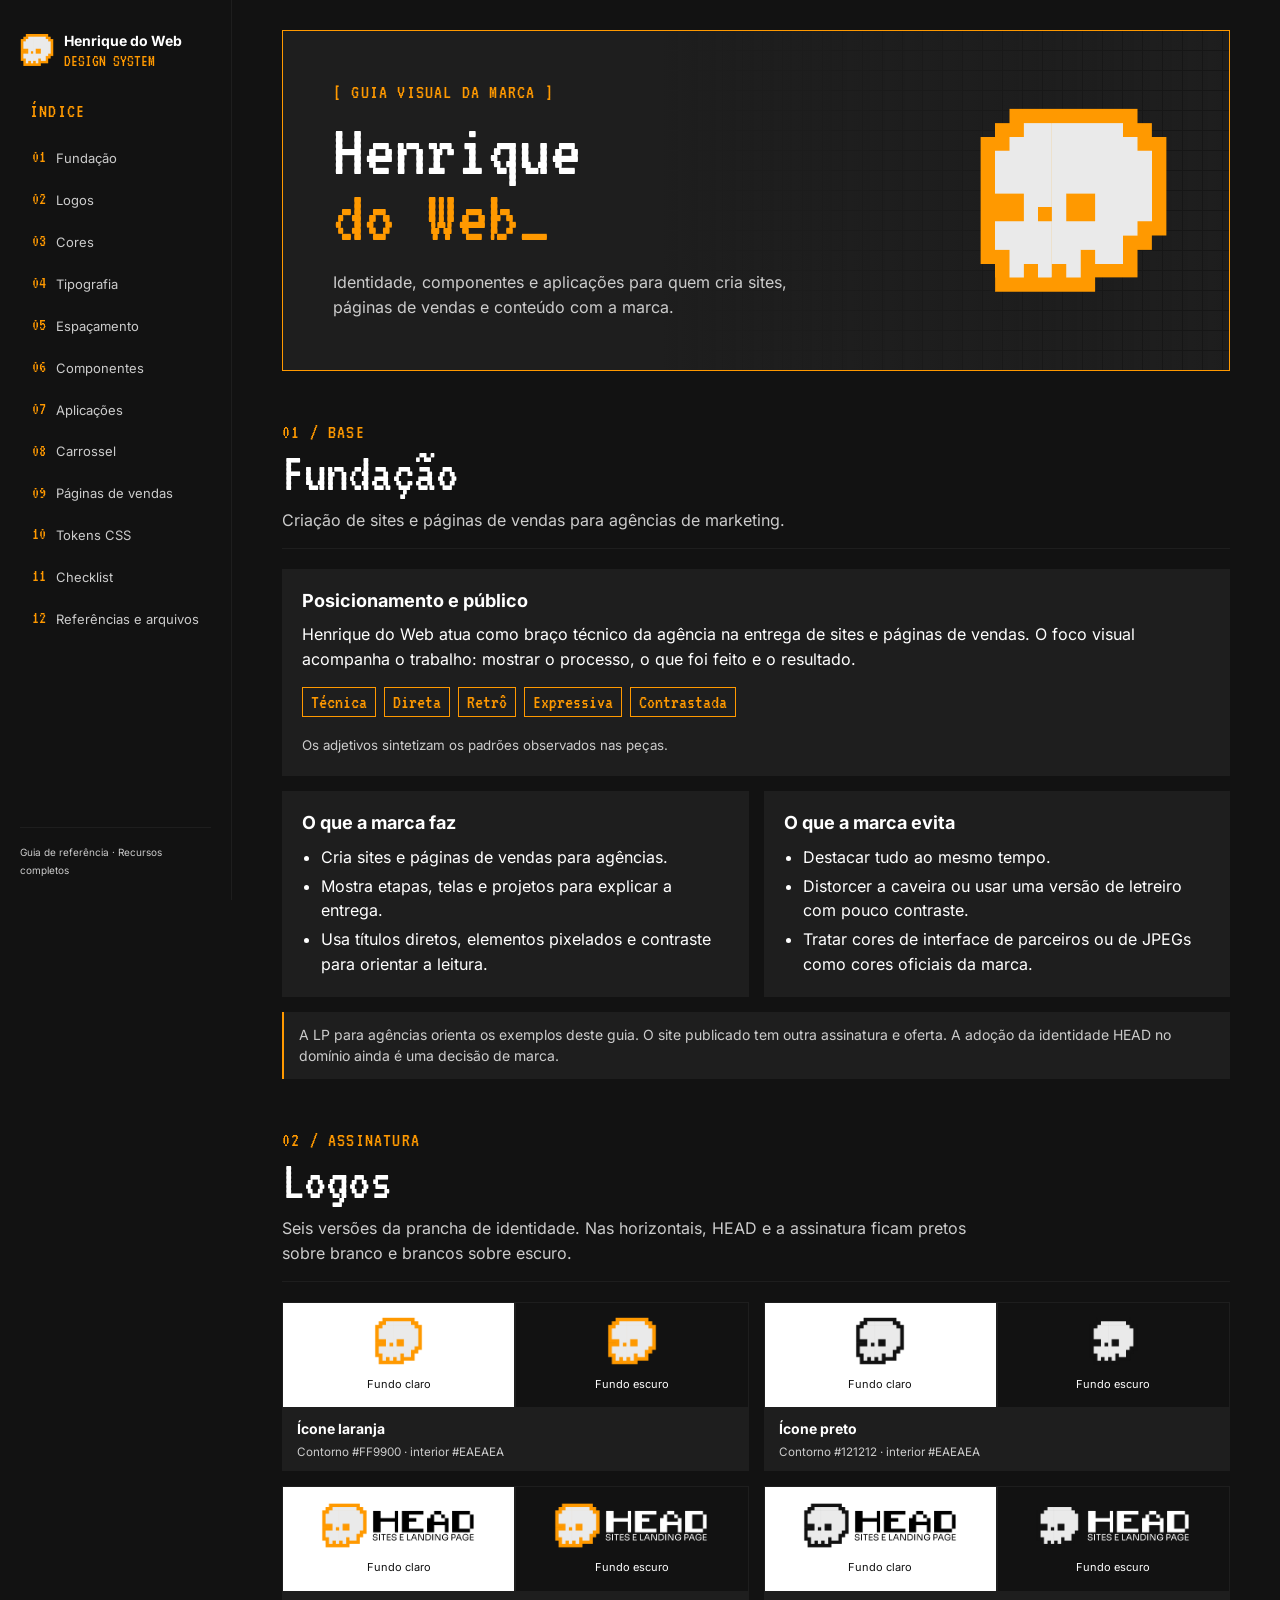
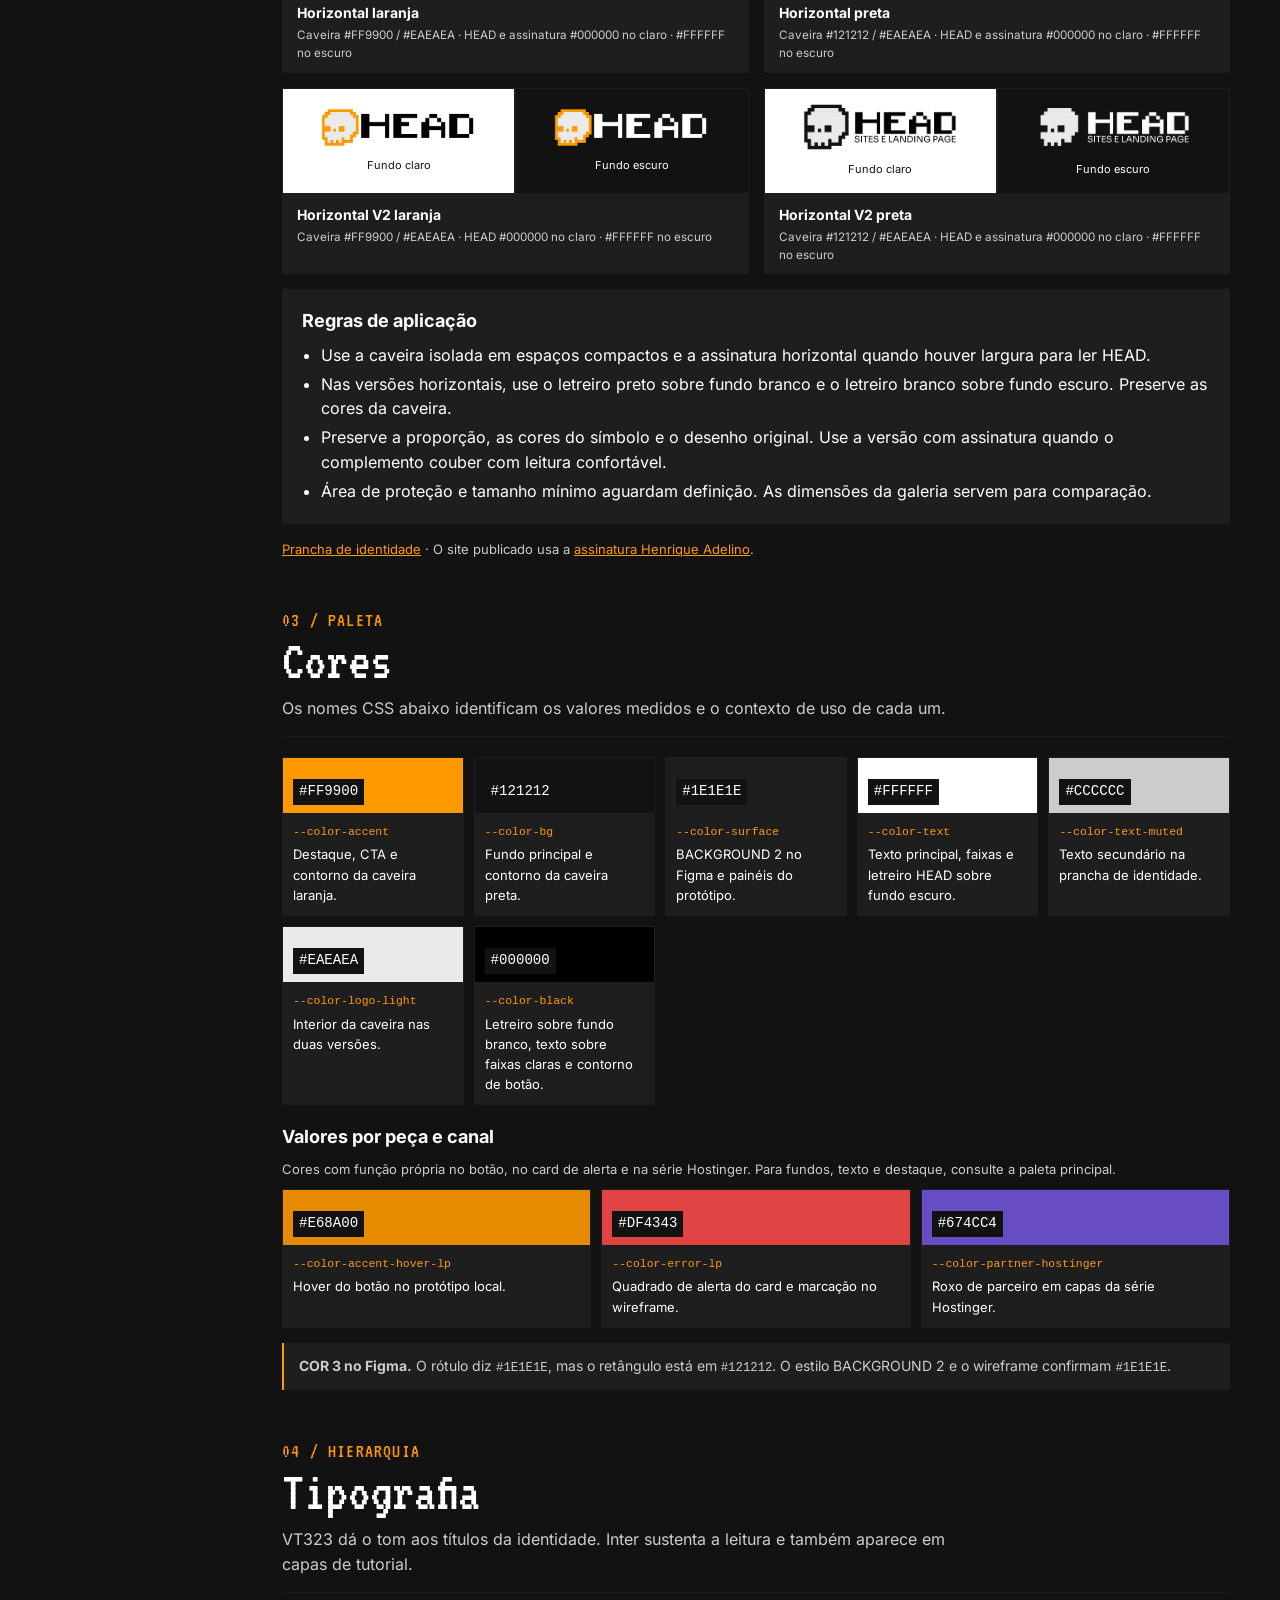
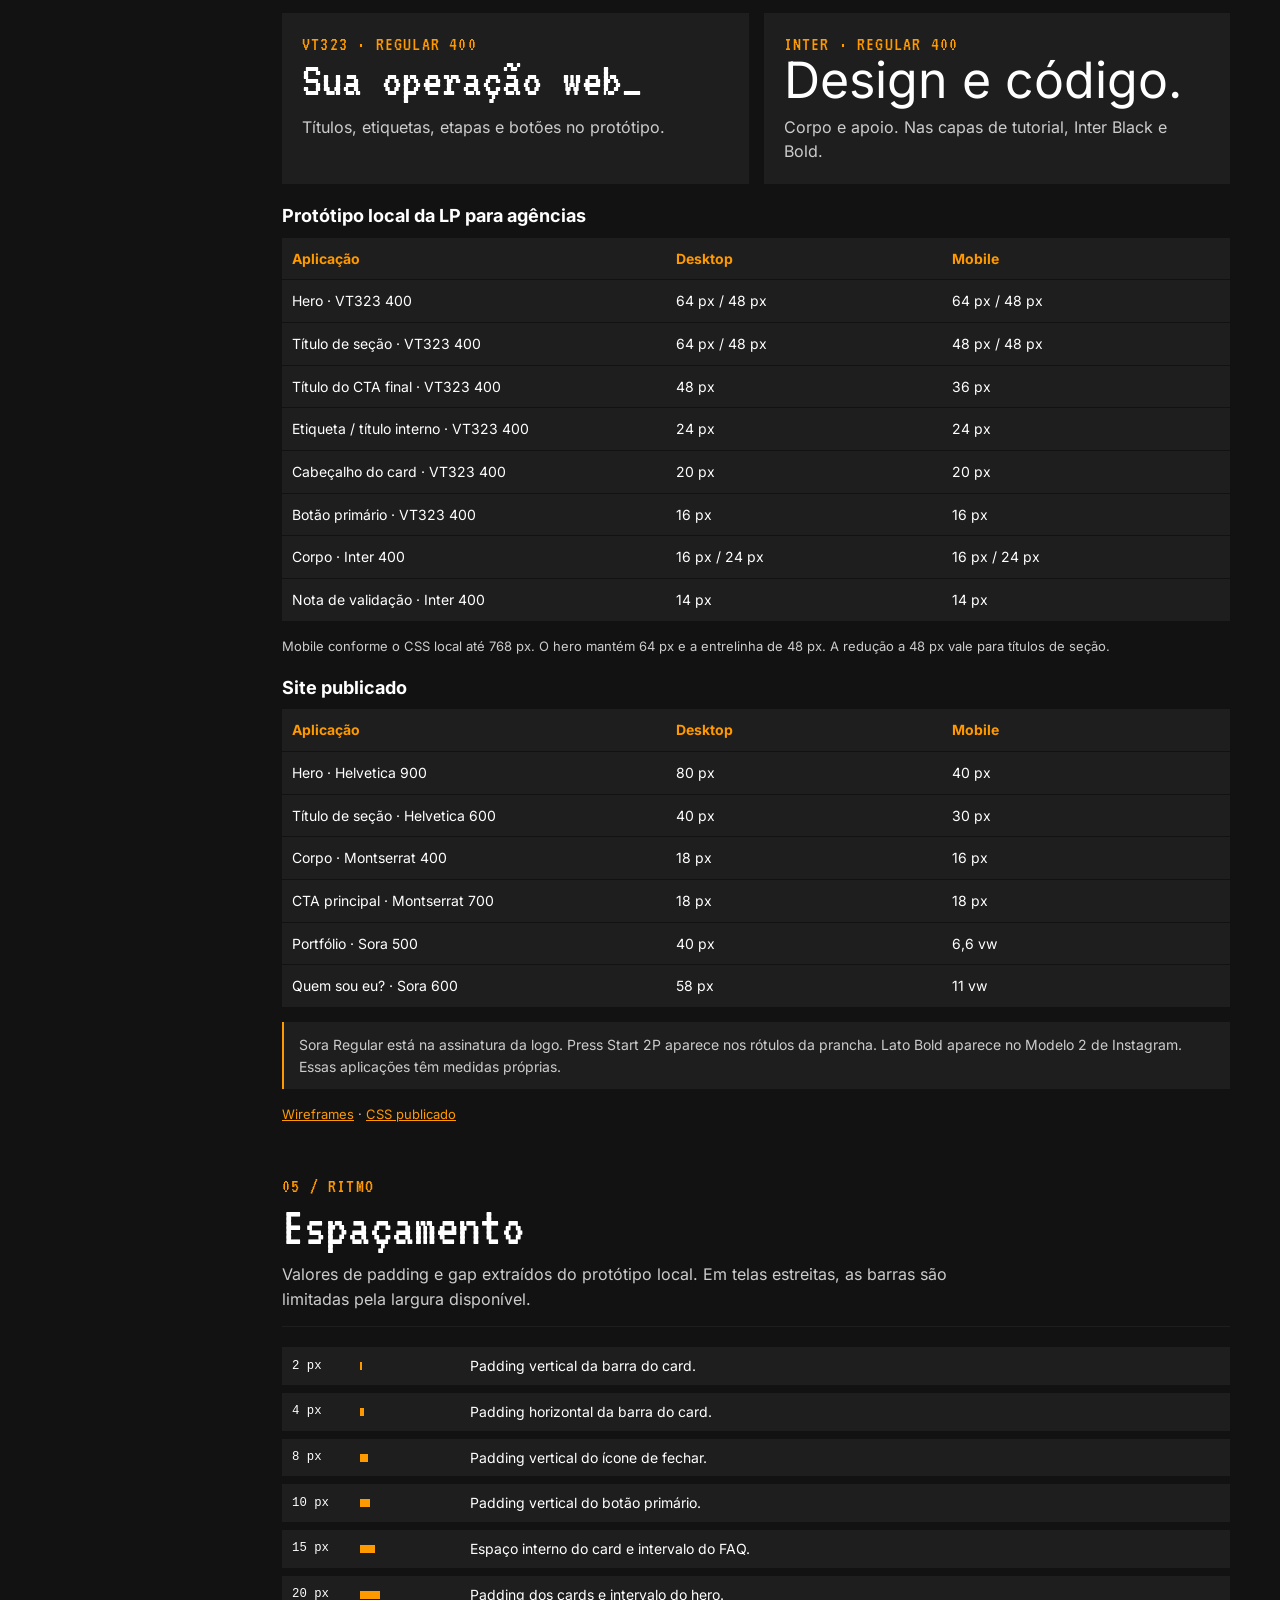
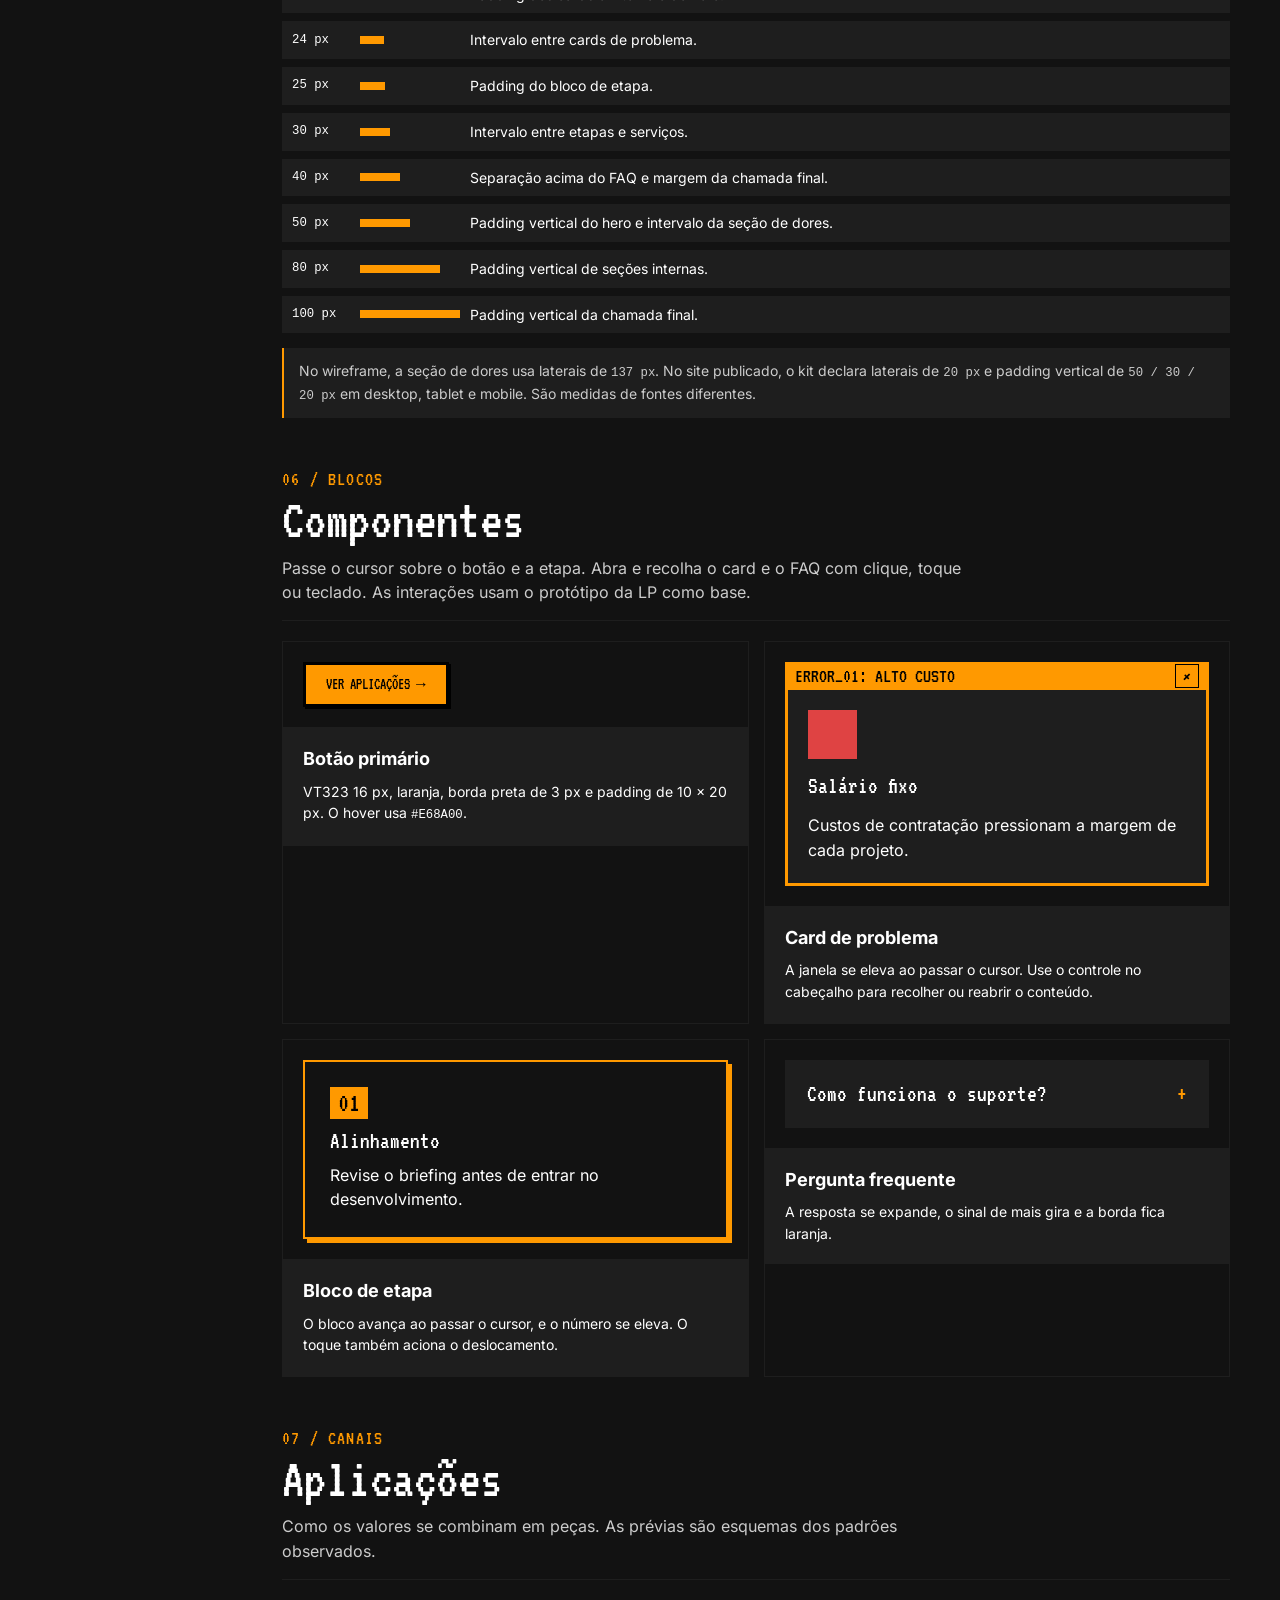
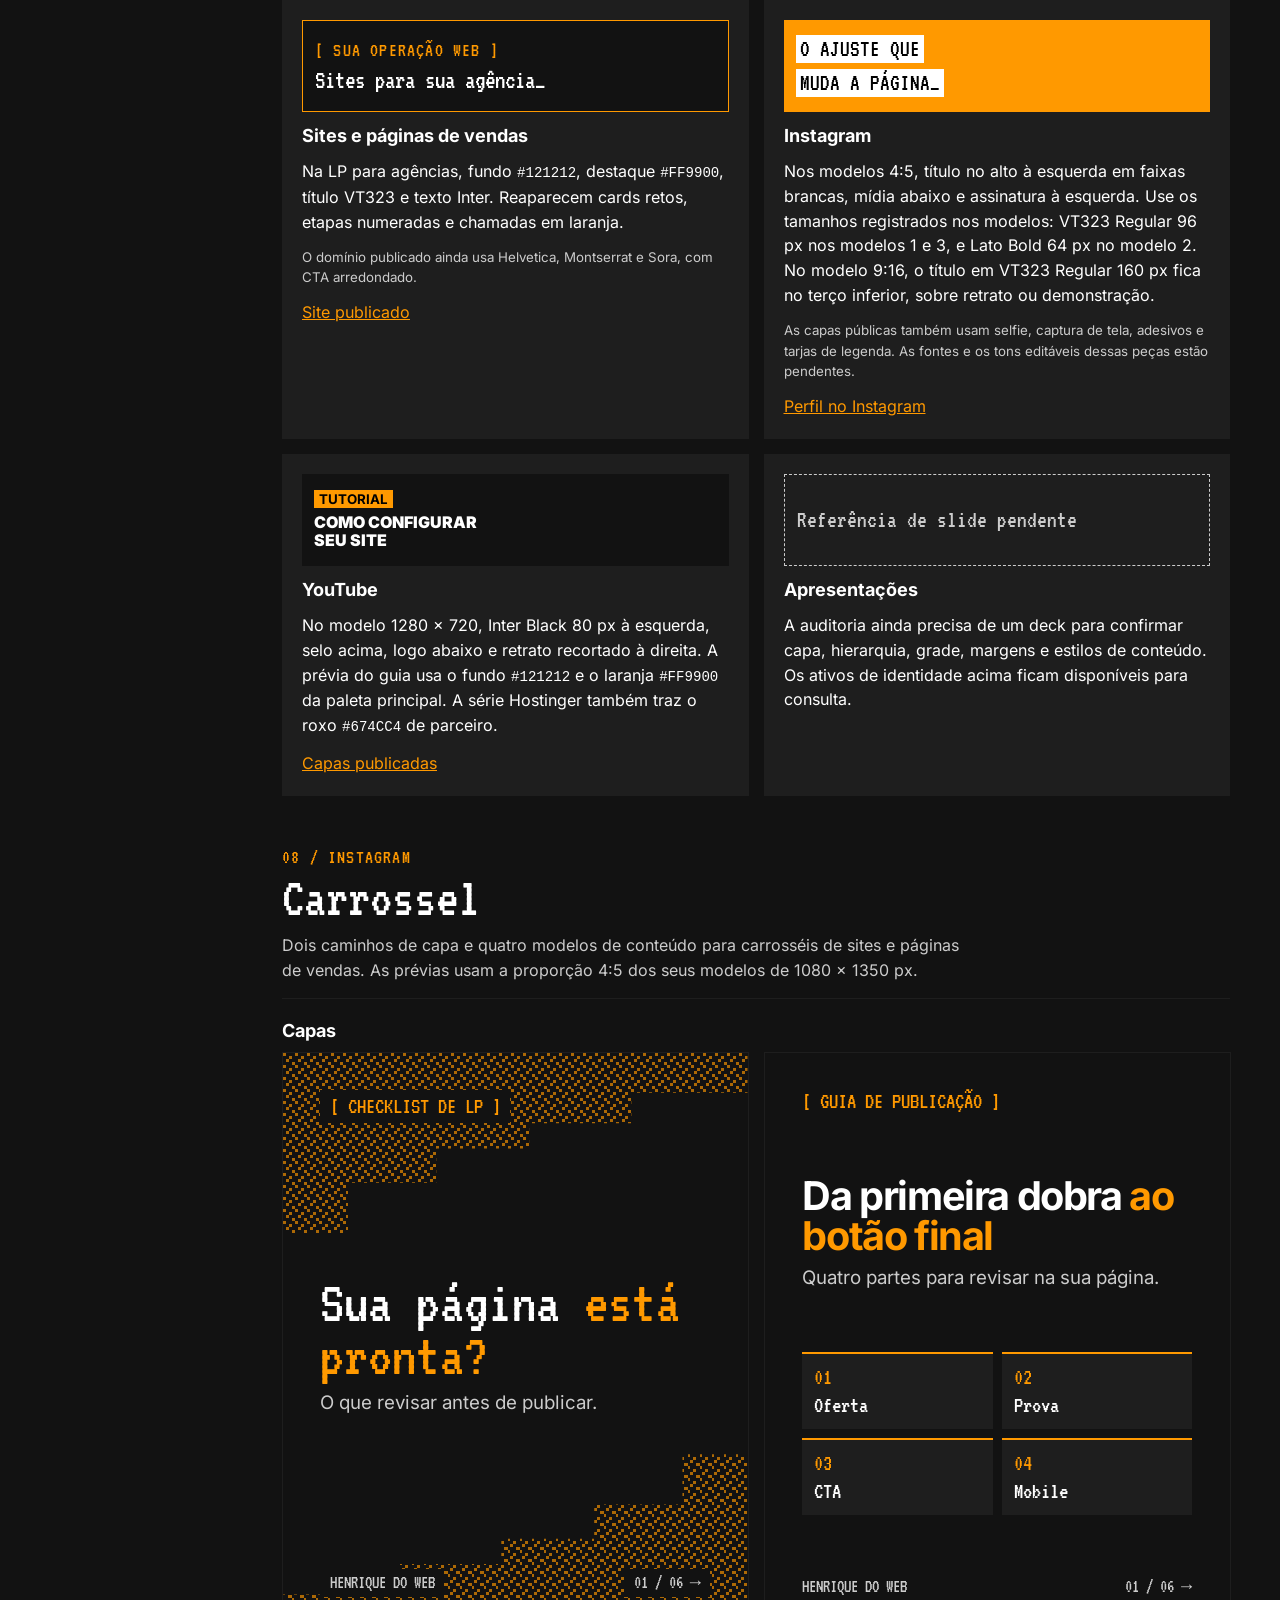
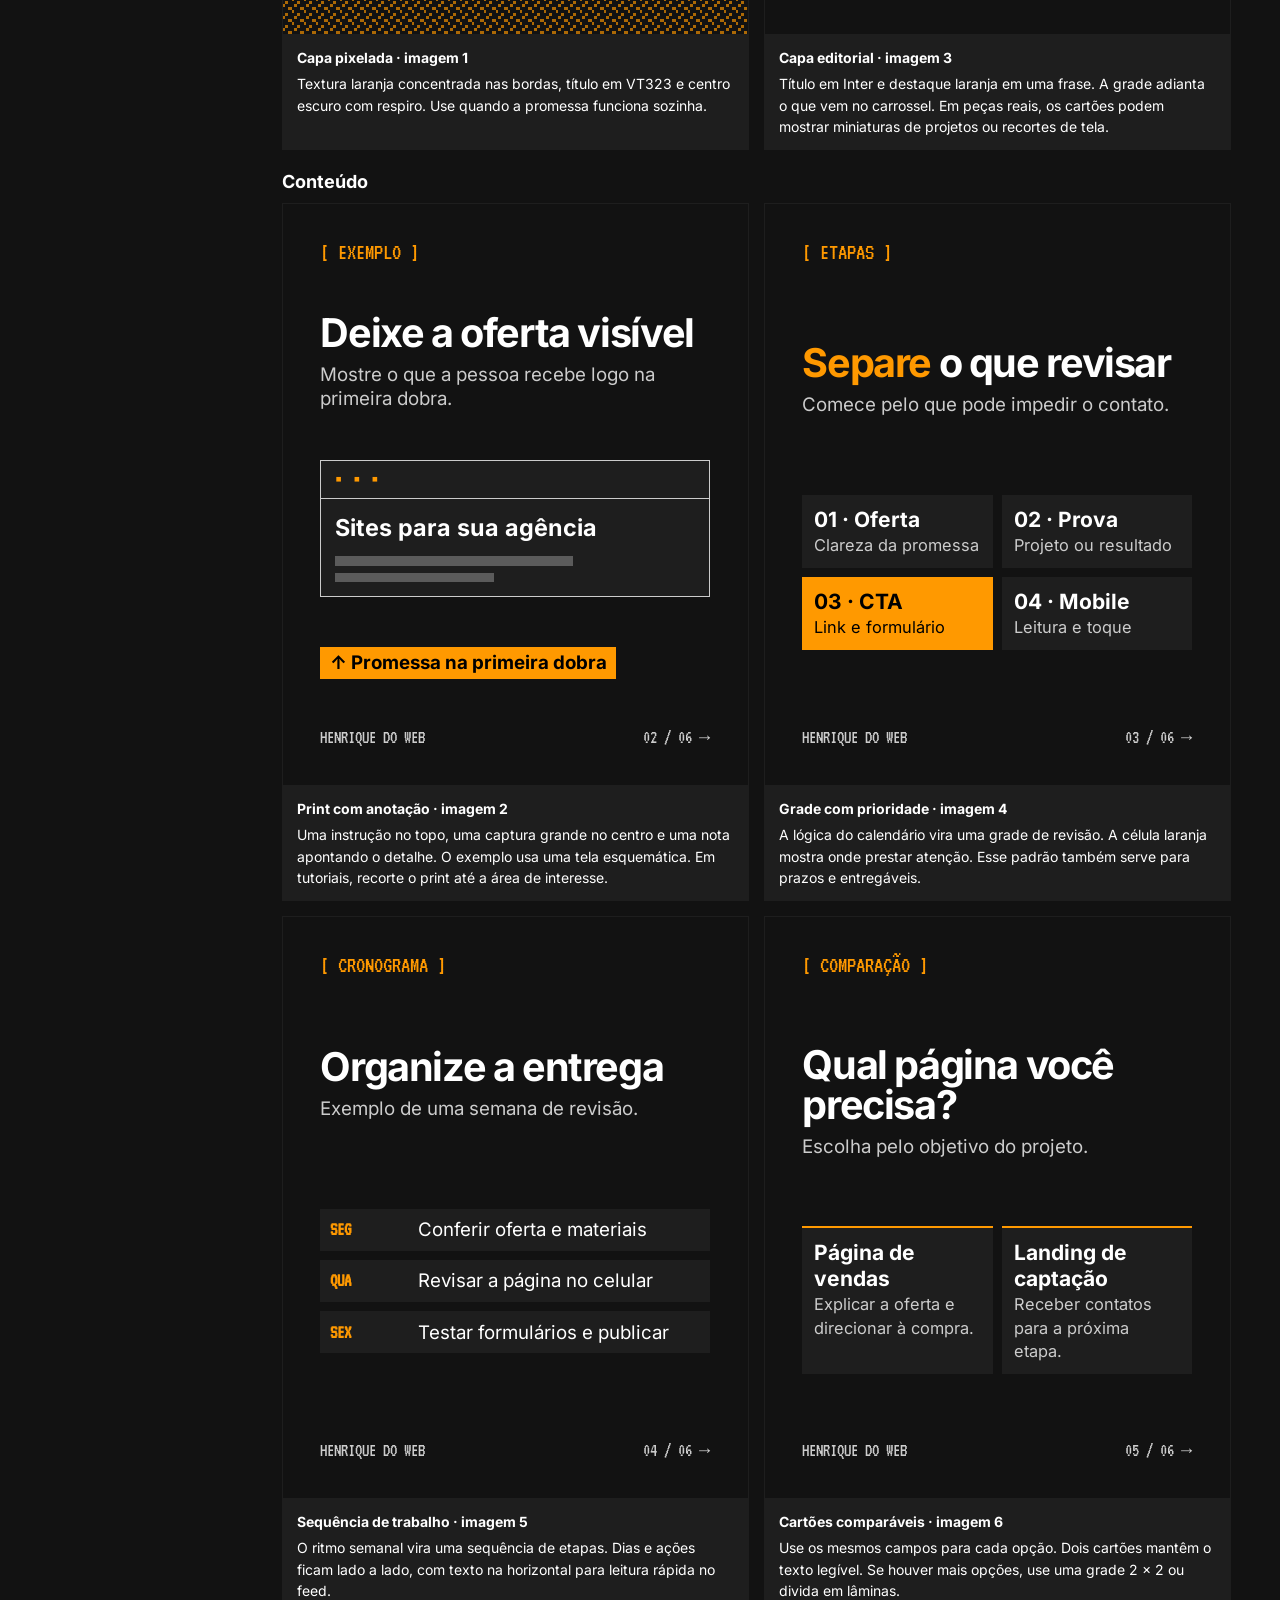
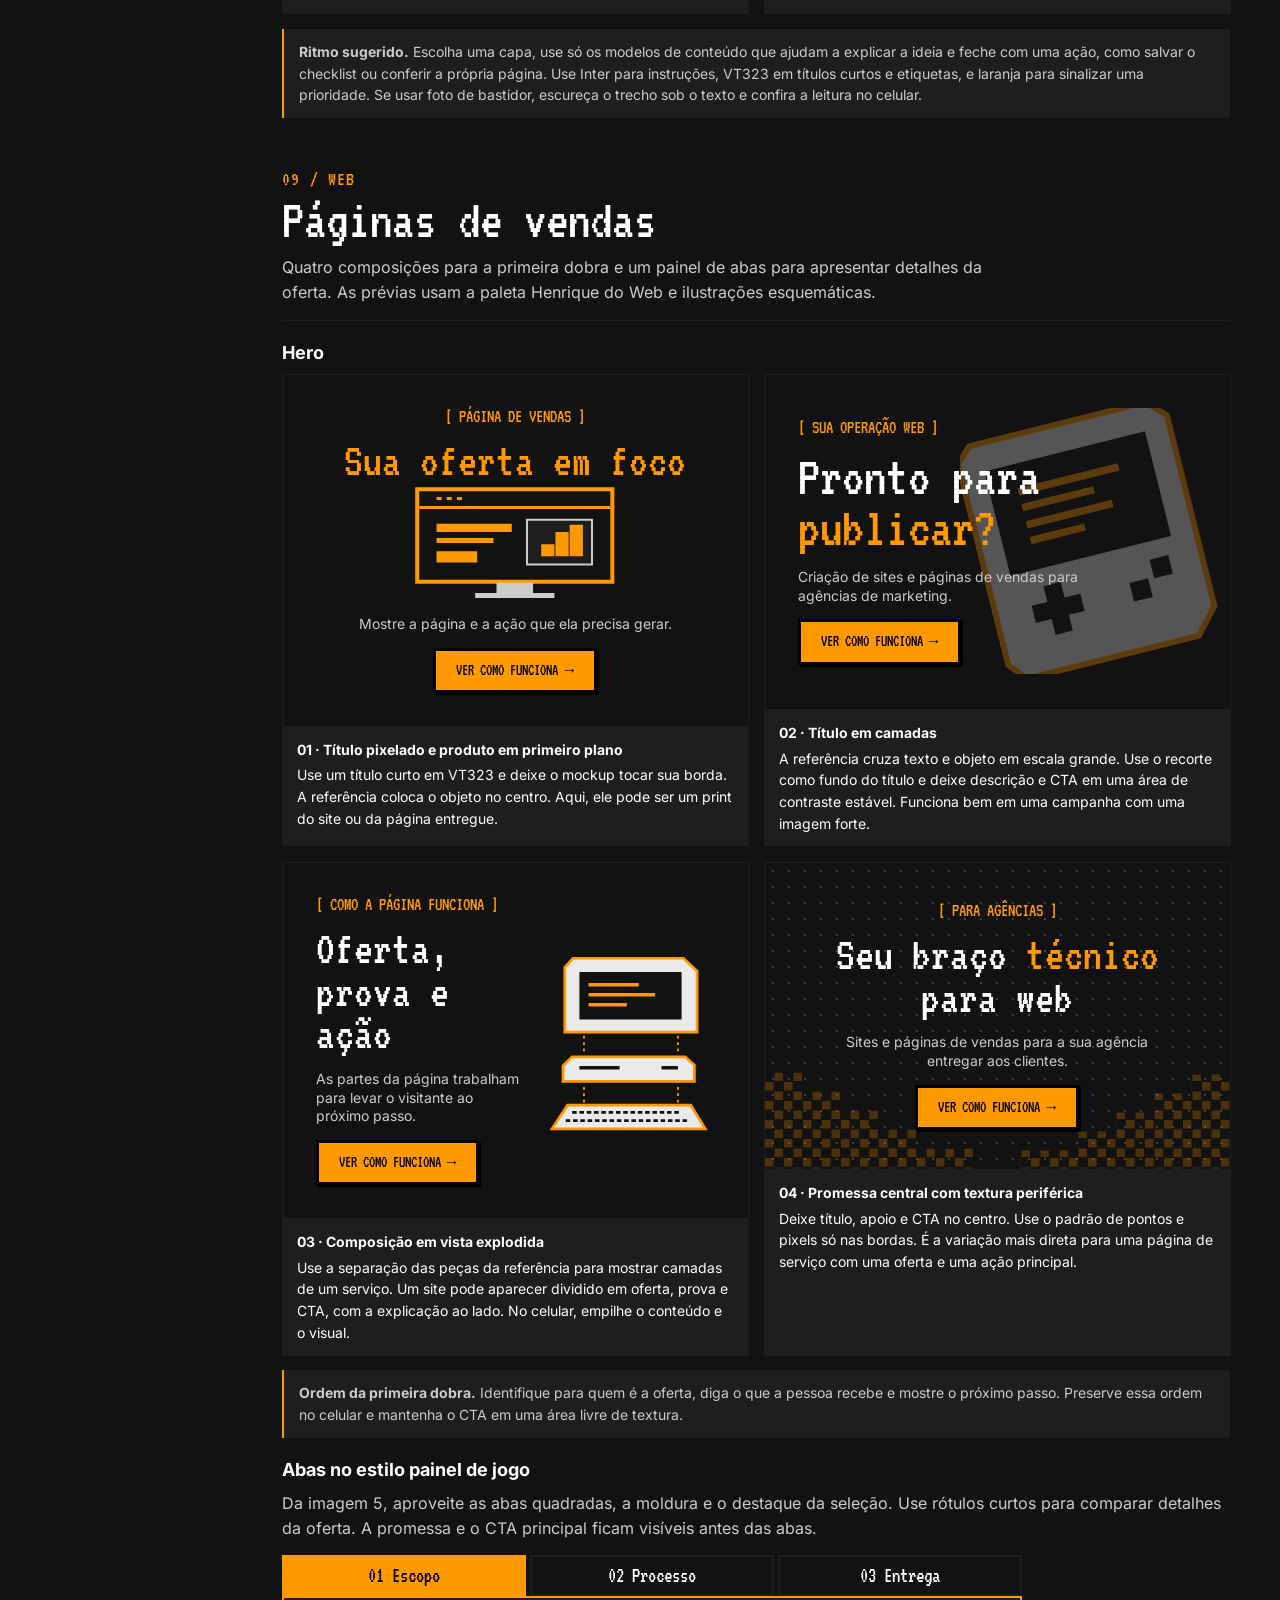
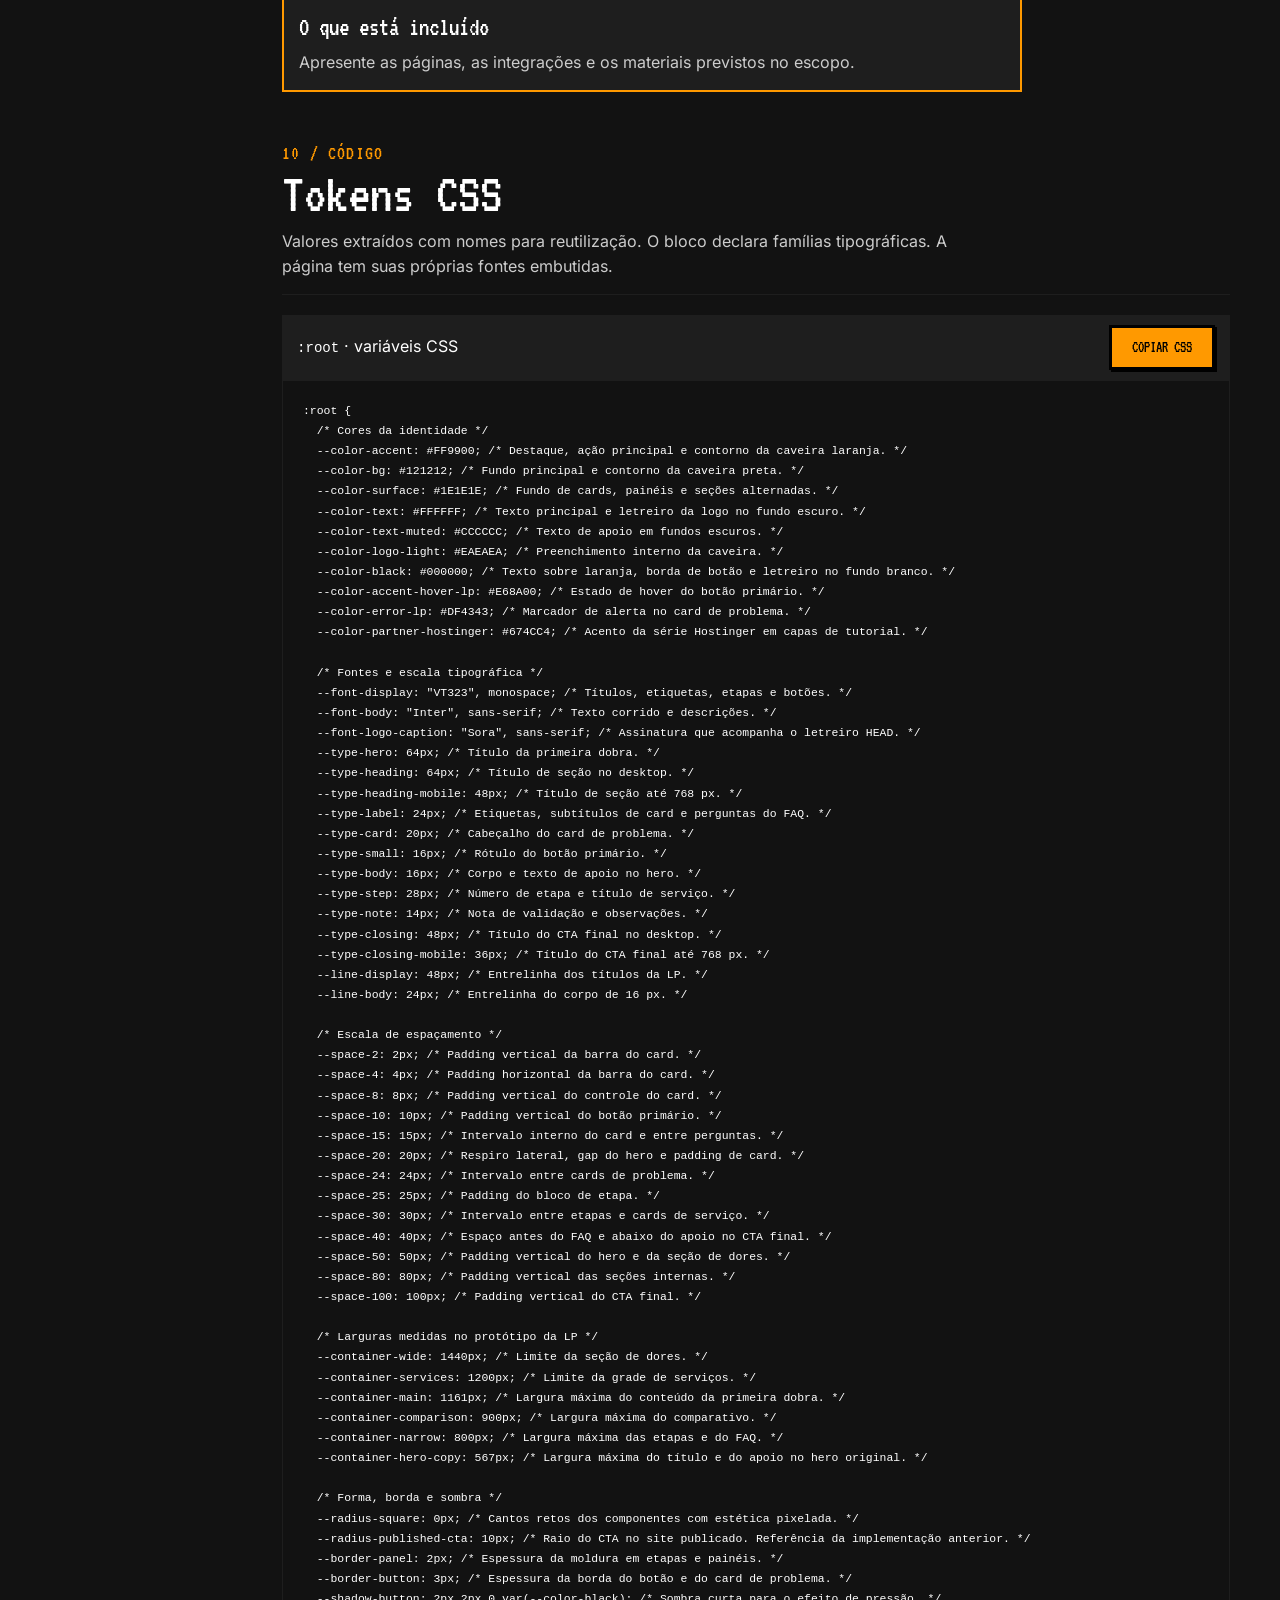
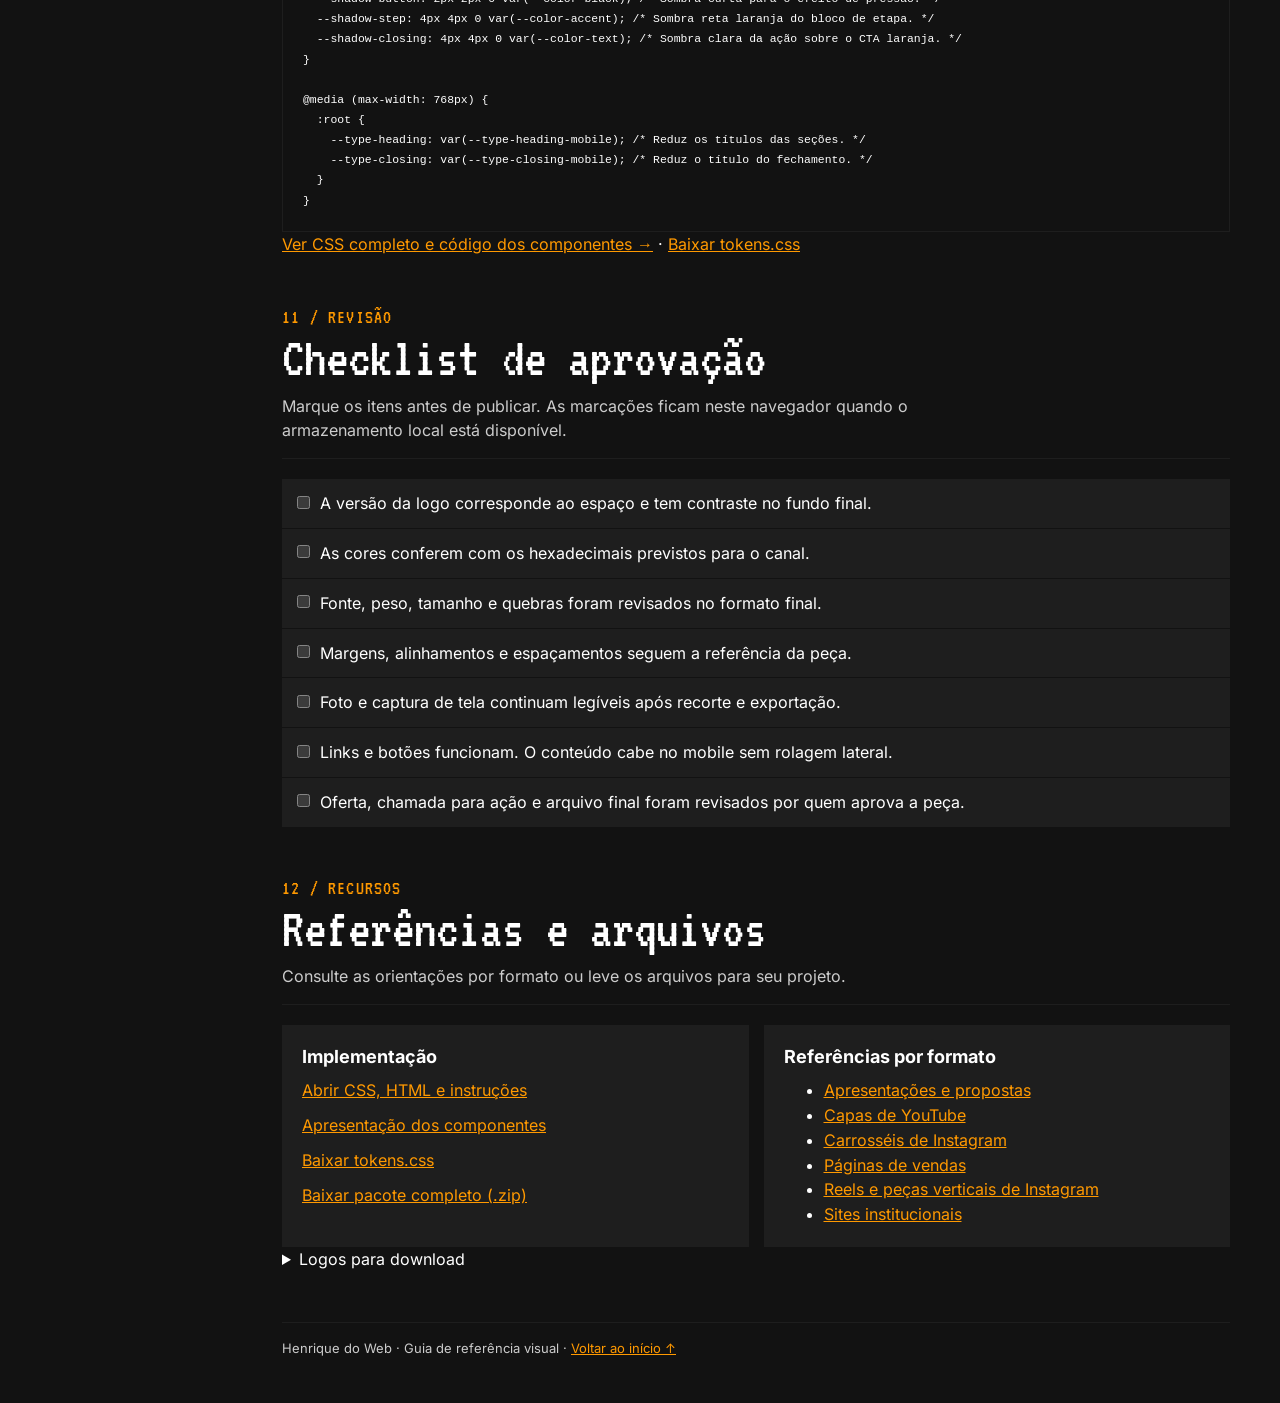
==== commit dd23ddbe: "Completa design system com CSS, componentes, referencias e downloads" ====
--- a/index.html
+++ b/index.html
@@ -363,12 +363,12 @@
 <a class="skip" href="#inicio">Pular para o conteúdo</a>
 <aside class="sidebar">
   <a class="brand" href="#inicio"><img src="[data-uri]" alt="" width="34"><span><strong>Henrique do Web</strong><small>DESIGN SYSTEM</small></span></a>
-  <nav aria-label="Seções do guia"><p class="nav-label">ÍNDICE</p><ol class="nav-links"><li><a href="#fundacao"><span aria-hidden="true">01</span>Fundação</a></li><li><a href="#logos"><span aria-hidden="true">02</span>Logos</a></li><li><a href="#cores"><span aria-hidden="true">03</span>Cores</a></li><li><a href="#tipografia"><span aria-hidden="true">04</span>Tipografia</a></li><li><a href="#espacamento"><span aria-hidden="true">05</span>Espaçamento</a></li><li><a href="#componentes"><span aria-hidden="true">06</span>Componentes</a></li><li><a href="#aplicacoes"><span aria-hidden="true">07</span>Aplicações</a></li><li><a href="#carrossel"><span aria-hidden="true">08</span>Carrossel</a></li><li><a href="#paginas-de-vendas"><span aria-hidden="true">09</span>Páginas de vendas</a></li><li><a href="#tokens"><span aria-hidden="true">10</span>Tokens CSS</a></li><li><a href="#checklist"><span aria-hidden="true">11</span>Checklist</a></li></ol></nav>
-  <footer><small>Guia de referência · HTML offline</small></footer>
+  <nav aria-label="Seções do guia"><p class="nav-label">ÍNDICE</p><ol class="nav-links"><li><a href="#fundacao"><span aria-hidden="true">01</span>Fundação</a></li><li><a href="#logos"><span aria-hidden="true">02</span>Logos</a></li><li><a href="#cores"><span aria-hidden="true">03</span>Cores</a></li><li><a href="#tipografia"><span aria-hidden="true">04</span>Tipografia</a></li><li><a href="#espacamento"><span aria-hidden="true">05</span>Espaçamento</a></li><li><a href="#componentes"><span aria-hidden="true">06</span>Componentes</a></li><li><a href="#aplicacoes"><span aria-hidden="true">07</span>Aplicações</a></li><li><a href="#carrossel"><span aria-hidden="true">08</span>Carrossel</a></li><li><a href="#paginas-de-vendas"><span aria-hidden="true">09</span>Páginas de vendas</a></li><li><a href="#tokens"><span aria-hidden="true">10</span>Tokens CSS</a></li><li><a href="#checklist"><span aria-hidden="true">11</span>Checklist</a></li><li><a href="#referencias"><span aria-hidden="true">12</span>Referências e arquivos</a></li></ol></nav>
+  <footer><small>Guia de referência · Recursos completos</small></footer>
 </aside>
 <details class="mobile-nav">
   <summary><img src="[data-uri]" alt="" width="25"><strong>Henrique do Web</strong><span>Menu ▾</span></summary>
-  <nav aria-label="Seções do guia"><ol class="nav-links"><li><a href="#fundacao"><span aria-hidden="true">01</span>Fundação</a></li><li><a href="#logos"><span aria-hidden="true">02</span>Logos</a></li><li><a href="#cores"><span aria-hidden="true">03</span>Cores</a></li><li><a href="#tipografia"><span aria-hidden="true">04</span>Tipografia</a></li><li><a href="#espacamento"><span aria-hidden="true">05</span>Espaçamento</a></li><li><a href="#componentes"><span aria-hidden="true">06</span>Componentes</a></li><li><a href="#aplicacoes"><span aria-hidden="true">07</span>Aplicações</a></li><li><a href="#carrossel"><span aria-hidden="true">08</span>Carrossel</a></li><li><a href="#paginas-de-vendas"><span aria-hidden="true">09</span>Páginas de vendas</a></li><li><a href="#tokens"><span aria-hidden="true">10</span>Tokens CSS</a></li><li><a href="#checklist"><span aria-hidden="true">11</span>Checklist</a></li></ol></nav>
+  <nav aria-label="Seções do guia"><ol class="nav-links"><li><a href="#fundacao"><span aria-hidden="true">01</span>Fundação</a></li><li><a href="#logos"><span aria-hidden="true">02</span>Logos</a></li><li><a href="#cores"><span aria-hidden="true">03</span>Cores</a></li><li><a href="#tipografia"><span aria-hidden="true">04</span>Tipografia</a></li><li><a href="#espacamento"><span aria-hidden="true">05</span>Espaçamento</a></li><li><a href="#componentes"><span aria-hidden="true">06</span>Componentes</a></li><li><a href="#aplicacoes"><span aria-hidden="true">07</span>Aplicações</a></li><li><a href="#carrossel"><span aria-hidden="true">08</span>Carrossel</a></li><li><a href="#paginas-de-vendas"><span aria-hidden="true">09</span>Páginas de vendas</a></li><li><a href="#tokens"><span aria-hidden="true">10</span>Tokens CSS</a></li><li><a href="#checklist"><span aria-hidden="true">11</span>Checklist</a></li><li><a href="#referencias"><span aria-hidden="true">12</span>Referências e arquivos</a></li></ol></nav>
 </details>
 <div class="shell">
 <main id="inicio" tabindex="-1">
@@ -631,62 +631,77 @@
     <header class="section-head"><p class="kicker">10 / CÓDIGO</p><h2 id="titulo-tokens">Tokens CSS</h2><p>Valores extraídos com nomes para reutilização. O bloco declara famílias tipográficas. A página tem suas próprias fontes embutidas.</p></header>
     <div class="toolbar"><span><code>:root</code> · variáveis CSS</span><button class="demo-button" type="button" id="copy-tokens">COPIAR CSS</button></div>
     <pre class="token-pre" id="token-code"><code>:root {
-  /* Identidade e cores de apoio confirmadas */
-  --color-accent: #FF9900;
-  --color-bg: #121212;
-  --color-surface: #1E1E1E;
-  --color-text: #FFFFFF;
-  --color-text-muted: #CCCCCC;
-  --color-logo-light: #EAEAEA;
-  --color-black: #000000;
-
-  /* Valores específicos de protótipos e canais */
-  --color-accent-hover-lp: #E68A00;
-  --color-error-lp: #DF4343;
-  --color-partner-hostinger: #674CC4;
-
-  /* Famílias e escala do protótipo da LP */
-  --font-display: "VT323", monospace;
-  --font-body: "Inter", sans-serif;
-  --font-logo-caption: "Sora", sans-serif;
-  --type-hero: 64px;
-  --type-heading: 64px;
-  --type-heading-mobile: 48px;
-  --type-label: 24px;
-  --type-card: 20px;
-  --type-small: 16px;
-  --type-body: 16px;
-  --type-step: 28px;
-  --type-note: 14px;
-  --type-closing: 48px;
-  --type-closing-mobile: 36px;
-  --line-display: 48px;
-  --line-body: 24px;
-
-  /* Espaçamentos do protótipo da LP */
-  --space-2: 2px;
-  --space-4: 4px;
-  --space-8: 8px;
-  --space-10: 10px;
-  --space-15: 15px;
-  --space-20: 20px;
-  --space-24: 24px;
-  --space-25: 25px;
-  --space-30: 30px;
-  --space-40: 40px;
-  --space-50: 50px;
-  --space-80: 80px;
-  --space-100: 100px;
-}
-
-/* O protótipo reduz os títulos de seção e de fechamento até 768 px. */
+  /* Cores da identidade */
+  --color-accent: #FF9900; /* Destaque, ação principal e contorno da caveira laranja. */
+  --color-bg: #121212; /* Fundo principal e contorno da caveira preta. */
+  --color-surface: #1E1E1E; /* Fundo de cards, painéis e seções alternadas. */
+  --color-text: #FFFFFF; /* Texto principal e letreiro da logo no fundo escuro. */
+  --color-text-muted: #CCCCCC; /* Texto de apoio em fundos escuros. */
+  --color-logo-light: #EAEAEA; /* Preenchimento interno da caveira. */
+  --color-black: #000000; /* Texto sobre laranja, borda de botão e letreiro no fundo branco. */
+  --color-accent-hover-lp: #E68A00; /* Estado de hover do botão primário. */
+  --color-error-lp: #DF4343; /* Marcador de alerta no card de problema. */
+  --color-partner-hostinger: #674CC4; /* Acento da série Hostinger em capas de tutorial. */
+
+  /* Fontes e escala tipográfica */
+  --font-display: &quot;VT323&quot;, monospace; /* Títulos, etiquetas, etapas e botões. */
+  --font-body: &quot;Inter&quot;, sans-serif; /* Texto corrido e descrições. */
+  --font-logo-caption: &quot;Sora&quot;, sans-serif; /* Assinatura que acompanha o letreiro HEAD. */
+  --type-hero: 64px; /* Título da primeira dobra. */
+  --type-heading: 64px; /* Título de seção no desktop. */
+  --type-heading-mobile: 48px; /* Título de seção até 768 px. */
+  --type-label: 24px; /* Etiquetas, subtítulos de card e perguntas do FAQ. */
+  --type-card: 20px; /* Cabeçalho do card de problema. */
+  --type-small: 16px; /* Rótulo do botão primário. */
+  --type-body: 16px; /* Corpo e texto de apoio no hero. */
+  --type-step: 28px; /* Número de etapa e título de serviço. */
+  --type-note: 14px; /* Nota de validação e observações. */
+  --type-closing: 48px; /* Título do CTA final no desktop. */
+  --type-closing-mobile: 36px; /* Título do CTA final até 768 px. */
+  --line-display: 48px; /* Entrelinha dos títulos da LP. */
+  --line-body: 24px; /* Entrelinha do corpo de 16 px. */
+
+  /* Escala de espaçamento */
+  --space-2: 2px; /* Padding vertical da barra do card. */
+  --space-4: 4px; /* Padding horizontal da barra do card. */
+  --space-8: 8px; /* Padding vertical do controle do card. */
+  --space-10: 10px; /* Padding vertical do botão primário. */
+  --space-15: 15px; /* Intervalo interno do card e entre perguntas. */
+  --space-20: 20px; /* Respiro lateral, gap do hero e padding de card. */
+  --space-24: 24px; /* Intervalo entre cards de problema. */
+  --space-25: 25px; /* Padding do bloco de etapa. */
+  --space-30: 30px; /* Intervalo entre etapas e cards de serviço. */
+  --space-40: 40px; /* Espaço antes do FAQ e abaixo do apoio no CTA final. */
+  --space-50: 50px; /* Padding vertical do hero e da seção de dores. */
+  --space-80: 80px; /* Padding vertical das seções internas. */
+  --space-100: 100px; /* Padding vertical do CTA final. */
+
+  /* Larguras medidas no protótipo da LP */
+  --container-wide: 1440px; /* Limite da seção de dores. */
+  --container-services: 1200px; /* Limite da grade de serviços. */
+  --container-main: 1161px; /* Largura máxima do conteúdo da primeira dobra. */
+  --container-comparison: 900px; /* Largura máxima do comparativo. */
+  --container-narrow: 800px; /* Largura máxima das etapas e do FAQ. */
+  --container-hero-copy: 567px; /* Largura máxima do título e do apoio no hero original. */
+
+  /* Forma, borda e sombra */
+  --radius-square: 0px; /* Cantos retos dos componentes com estética pixelada. */
+  --radius-published-cta: 10px; /* Raio do CTA no site publicado. Referência da implementação anterior. */
+  --border-panel: 2px; /* Espessura da moldura em etapas e painéis. */
+  --border-button: 3px; /* Espessura da borda do botão e do card de problema. */
+  --shadow-button: 2px 2px 0 var(--color-black); /* Sombra curta para o efeito de pressão. */
+  --shadow-step: 4px 4px 0 var(--color-accent); /* Sombra reta laranja do bloco de etapa. */
+  --shadow-closing: 4px 4px 0 var(--color-text); /* Sombra clara da ação sobre o CTA laranja. */
+}
+
 @media (max-width: 768px) {
   :root {
-    --type-heading: var(--type-heading-mobile);
-    --type-closing: var(--type-closing-mobile);
+    --type-heading: var(--type-heading-mobile); /* Reduz os títulos das seções. */
+    --type-closing: var(--type-closing-mobile); /* Reduz o título do fechamento. */
   }
-}</code></pre>
-    <p id="copy-status" role="status"></p>
+}
+</code></pre>
+    <p id="copy-status" role="status"></p><p><a href="implementacao.html">Ver CSS completo e código dos componentes →</a> · <a download href="assets/tokens.css">Baixar tokens.css</a></p>
   </section>
 
   <section id="checklist" aria-labelledby="titulo-checklist">
@@ -701,7 +716,7 @@
       <label><input type="checkbox" id="check-final"><span>Oferta, chamada para ação e arquivo final foram revisados por quem aprova a peça.</span></label>
     </div>
   </section>
-  <footer class="end">Henrique do Web · Guia de referência visual · <a href="#inicio">Voltar ao início ↑</a></footer>
+  <section id="referencias" aria-labelledby="titulo-referencias"><header class="section-head"><p class="kicker">12 / RECURSOS</p><h2 id="titulo-referencias">Referências e arquivos</h2><p>Consulte as orientações por formato ou leve os arquivos para seu projeto.</p></header><div class="grid"><article class="panel"><h3>Implementação</h3><p><a href="implementacao.html">Abrir CSS, HTML e instruções</a></p><p><a href="assets/componentes.html">Apresentação dos componentes</a></p><p><a download href="assets/tokens.css">Baixar tokens.css</a></p><p><a download href="design-system.zip">Baixar pacote completo (.zip)</a></p></article><article class="panel"><h3>Referências por formato</h3><ul><li><a href="references/apresentacoes.html">Apresentações e propostas</a></li><li><a href="references/capas-youtube.html">Capas de YouTube</a></li><li><a href="references/carrosseis.html">Carrosséis de Instagram</a></li><li><a href="references/paginas-de-vendas.html">Páginas de vendas</a></li><li><a href="references/reels.html">Reels e peças verticais de Instagram</a></li><li><a href="references/sites-institucionais.html">Sites institucionais</a></li></ul></article></div><details><summary>Logos para download</summary><ul><li><a download href="assets/logo-01.png"><img src="assets/logo-01.png" alt="Variação de logo 1" width="120"> Baixar PNG 01</a></li><li><a download href="assets/logo-02.png"><img src="assets/logo-02.png" alt="Variação de logo 2" width="120"> Baixar PNG 02</a></li><li><a download href="assets/logo-03.png"><img src="assets/logo-03.png" alt="Variação de logo 3" width="120"> Baixar PNG 03</a></li><li><a download href="assets/logo-04.png"><img src="assets/logo-04.png" alt="Variação de logo 4" width="120"> Baixar PNG 04</a></li><li><a download href="assets/logo-05.png"><img src="assets/logo-05.png" alt="Variação de logo 5" width="120"> Baixar PNG 05</a></li></ul></details></section><footer class="end">Henrique do Web · Guia de referência visual · <a href="#inicio">Voltar ao início ↑</a></footer>
 </main>
 </div>
 <script>
